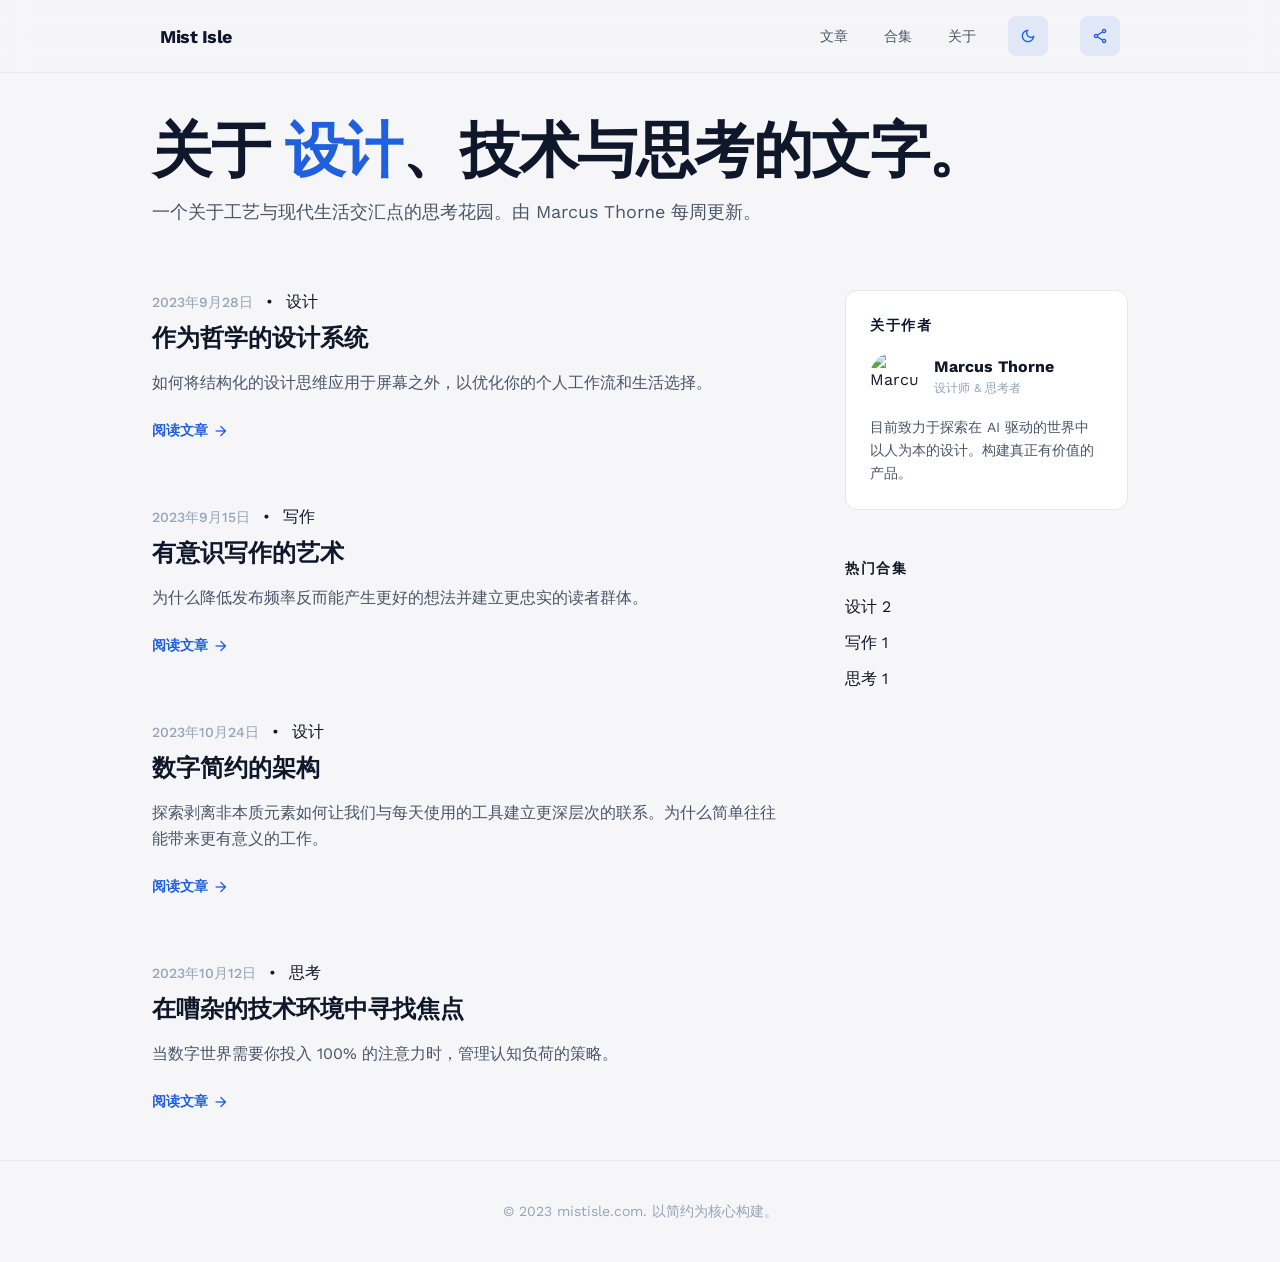
==== index.html @ ce9af0af "feat: Remove pagination functionality and enhance theme toggling robustness with error handling." ====
<!DOCTYPE html>
<html lang="en">
<head>
    <meta charset="utf-8"/>
    <meta name="viewport" content="width=device-width, initial-scale=1.0"/>
    <title>Minimalist Musings | Personal Blog</title>
    <link href="https://fonts.googleapis.com/css2?family=Work+Sans:wght@300;400;500;600;700;900&display=swap" rel="stylesheet"/>
    <link href="https://fonts.googleapis.com/css2?family=Material+Symbols+Outlined:wght,FILL@100..700,0..1&display=swap" rel="stylesheet"/>
    <link rel="stylesheet" href="./style.css"/>
    <script src="./main.js" defer></script>
</head>
<body>
    <div class="app-container">
        <!-- Navigation Header -->
        <header class="header">
            <div class="header-left">
                <a href="index.html" class="header-logo">Mist Isle</a>
            </div>
            <div class="header-right">
                <nav class="nav-links">
                    <a href="#">文章</a>
                    <a href="#">合集</a>
                    <a href="#">关于</a>
                </nav>
                <button class="icon-button" id="theme-toggle" aria-label="Toggle Theme">
                    <span class="material-icons" id="theme-icon">dark_mode</span>
                </button>
                <button class="icon-button" aria-label="Share">
                    <span class="material-icons">share</span>
                </button>
            </div>
        </header>

        <main class="main-content container">
            <!-- Hero Introduction -->
            <section class="hero">
                <h1 class="hero-title">关于 <span class="text-primary">设计</span>、技术与思考的文字。</h1>
                <p class="hero-description">一个关于工艺与现代生活交汇点的思考花园。由 Marcus Thorne 每周更新。</p>
            </section>

            <div class="content-grid">
                <!-- Blog Post List -->
                <div class="articles-section">
                    <div id="posts-container" style="display: flex; flex-direction: column; gap: 4rem;">
                        <p class="text-secondary">Loading posts...</p>
                    </div>

                </div>

                <!-- Sidebar Content -->
                <aside class="sidebar-section">
                    <!-- About Widget -->
                    <div class="widget">
                        <h4 class="widget-title">关于作者</h4>
                        <div class="author-profile">
                            <img class="author-avatar" alt="Marcus Thorne" src="https://lh3.googleusercontent.com/aida-public/[base64]"/>
                            <div>
                                <p class="author-name">Marcus Thorne</p>
                                <p class="author-title">设计师 & 思考者</p>
                            </div>
                        </div>
                        <p class="author-bio">目前致力于探索在 AI 驱动的世界中以人为本的设计。构建真正有价值的产品。</p>
                    </div>

                    <!-- Featured Categories -->
                    <div class="widget-categories">
                        <h4 class="widget-title">热门合集</h4>
                        <ul class="categories-list">
                            <li>
                                <a class="category-item" href="#">
                                    <span class="category-name">界面原则</span>
                                    <span class="category-count">12 篇文章</span>
                                </a>
                            </li>
                            <li>
                                <a class="category-item" href="#">
                                    <span class="category-name">人类联系</span>
                                    <span class="category-count">08 篇文章</span>
                                </a>
                            </li>
                            <li>
                                <a class="category-item" href="#">
                                    <span class="category-name">简约配置</span>
                                    <span class="category-count">05 篇文章</span>
                                </a>
                            </li>
                        </ul>
                    </div>
                </aside>
            </div>
        </main>

        <!-- Footer -->
        <footer class="footer">
            <p class="footer-text">© 2023 mistisle.com. 以简约为核心构建。</p>
        </footer>
    </div>
</body>
</html>
---- style.css ----
/* Base styles */
:root {
  --color-primary: #2060df;
  --color-primary-rgb: 32, 96, 223;
  --color-bg-light: #f6f6f8;
  --color-bg-dark: #111621;
  --color-slate-100: #f1f5f9;
  --color-slate-200: #e2e8f0;
  --color-slate-300: #cbd5e1;
  --color-slate-400: #94a3b8;
  --color-slate-500: #64748b;
  --color-slate-600: #475569;
  --color-slate-700: #334155;
  --color-slate-800: #1e293b;
  --color-slate-900: #0f172a;
  --color-white: #ffffff;
  
  --font-family-display: 'Work Sans', sans-serif;
  
  --radius-sm: 0.25rem;
  --radius-md: 0.5rem;
  --radius-lg: 0.75rem;
  --radius-full: 9999px;

  /* Theme variables */
  --bg-color: var(--color-bg-light);
  --text-primary: var(--color-slate-900);
  --text-secondary: var(--color-slate-600);
  --text-muted: var(--color-slate-400);
  --border-color: var(--color-slate-200);
  --card-bg: var(--color-white);
  --header-bg: rgba(246, 246, 248, 0.8);
  --button-hover: var(--color-slate-300);
  --button-default: var(--color-slate-200);
}

[data-theme="dark"] {
  --bg-color: var(--color-bg-dark);
  --text-primary: var(--color-slate-100);
  --text-secondary: var(--color-slate-400);
  --text-muted: var(--color-slate-500);
  --border-color: var(--color-slate-800);
  --card-bg: rgba(15, 23, 42, 0.5); /* translucent slate-900 */
  --header-bg: rgba(17, 22, 33, 0.8);
  --button-hover: var(--color-slate-700);
  --button-default: var(--color-slate-800);
}

@media (prefers-color-scheme: dark) {
  :root:not([data-theme="light"]) {
    --bg-color: var(--color-bg-dark);
    --text-primary: var(--color-slate-100);
    --text-secondary: var(--color-slate-400);
    --text-muted: var(--color-slate-500);
    --border-color: var(--color-slate-800);
    --card-bg: rgba(15, 23, 42, 0.5); /* translucent slate-900 */
    --header-bg: rgba(17, 22, 33, 0.8);
    --button-hover: var(--color-slate-700);
    --button-default: var(--color-slate-800);
  }
}

/* Reset & Basics */
*, *::before, *::after {
  box-sizing: border-box;
  margin: 0;
  padding: 0;
}

body {
  font-family: var(--font-family-display);
  background-color: var(--bg-color);
  color: var(--text-primary);
  -webkit-font-smoothing: antialiased;
  -moz-osx-font-smoothing: grayscale;
  line-height: 1.5;
  transition: background-color 0.2s ease, color 0.2s ease;
}

a {
  text-decoration: none;
  color: inherit;
  transition: color 0.2s ease;
}

ul {
  list-style: none;
}

button {
  cursor: pointer;
  border: none;
  background: none;
  font-family: inherit;
}

/* Layout */
.app-container {
  display: flex;
  flex-direction: column;
  min-height: 100vh;
}

.container {
  width: 100%;
  max-width: 1024px;
  margin: 0 auto;
  padding: 0 1.5rem;
}

/* Header */
.header {
  position: sticky;
  top: 0;
  z-index: 50;
  display: flex;
  align-items: center;
  justify-content: space-between;
  padding: 1rem 1.5rem;
  background-color: var(--header-bg);
  backdrop-filter: blur(12px);
  -webkit-backdrop-filter: blur(12px);
  border-bottom: 1px solid var(--border-color);
}

@media (min-width: 768px) {
  .header {
    padding-left: 10rem;
    padding-right: 10rem;
  }
}

.header-logo {
  font-size: 1.125rem;
  font-weight: 700;
  letter-spacing: -0.025em;
}

.header-right {
  display: flex;
  align-items: center;
  gap: 2rem;
}

.nav-links {
  display: none;
  align-items: center;
  gap: 2.25rem;
}

@media (min-width: 768px) {
  .nav-links {
    display: flex;
  }
}

.nav-links a {
  font-size: 0.875rem;
  font-weight: 500;
  color: var(--text-secondary);
}

.nav-links a:hover {
  color: var(--color-primary);
}

.icon-button {
  display: flex;
  align-items: center;
  justify-content: center;
  width: 2.5rem;
  height: 2.5rem;
  border-radius: var(--radius-md);
  background-color: rgba(var(--color-primary-rgb), 0.1);
  color: var(--color-primary);
  transition: background-color 0.2s ease;
}

[data-theme="dark"] .icon-button {
    background-color: rgba(var(--color-primary-rgb), 0.2);
}

@media (prefers-color-scheme: dark) {
    :root:not([data-theme="light"]) .icon-button {
        background-color: rgba(var(--color-primary-rgb), 0.2);
    }
}

.icon-button:hover {
  background-color: rgba(var(--color-primary-rgb), 0.2);
}

/* Main Content */
.main-content {
  flex: 1;
  padding-top: 3rem;
  padding-bottom: 3rem;
}

/* Hero Section */
.hero {
  margin-bottom: 4rem;
}

.hero-title {
  font-size: 2.25rem;
  line-height: 2.5rem;
  font-weight: 700;
  letter-spacing: -0.025em;
  margin-bottom: 1rem;
}

@media (min-width: 640px) {
  .hero-title {
    font-size: 3rem;
    line-height: 1;
  }
}

@media (min-width: 1024px) {
  .hero-title {
    font-size: 3.75rem;
    line-height: 1;
  }
}

.text-primary {
  color: var(--color-primary);
}

.hero-description {
  max-width: 42rem;
  font-size: 1.125rem;
  line-height: 1.625;
  color: var(--text-secondary);
}

/* Grid Layout */
.content-grid {
  display: grid;
  grid-template-columns: 1fr;
  gap: 4rem;
}

@media (min-width: 1024px) {
  .content-grid {
    grid-template-columns: repeat(12, 1fr);
  }
}

.articles-section {
  display: flex;
  flex-direction: column;
  gap: 4rem;
}

@media (min-width: 1024px) {
  .articles-section {
    grid-column: span 8 / span 8;
  }
}

.sidebar-section {
  display: flex;
  flex-direction: column;
  gap: 3rem;
}

@media (min-width: 1024px) {
  .sidebar-section {
    grid-column: span 4 / span 4;
  }
}

/* Article Entry */
.article-card {
  display: flex;
  flex-direction: column;
  gap: 0.5rem;
}

.article-date {
  font-size: 0.875rem;
  font-weight: 500;
  color: var(--text-muted);
}

.article-title {
  font-size: 1.5rem;
  line-height: 2rem;
  font-weight: 700;
  color: var(--text-primary);
  transition: color 0.2s ease;
}

.article-card:hover .article-title {
  color: var(--color-primary);
}

.article-excerpt {
  margin-top: 0.5rem;
  color: var(--text-secondary);
  line-height: 1.625;
}

.article-read-more {
  margin-top: 1rem;
  display: inline-flex;
  align-items: center;
  font-size: 0.875rem;
  font-weight: 700;
  color: var(--color-primary);
}

.article-card:hover .article-read-more {
  text-decoration: underline;
}

.material-icons {
  font-family: 'Material Symbols Outlined';
  font-weight: normal;
  font-style: normal;
  font-size: 18px; /* Preferred icon size */
  display: inline-block;
  line-height: 1;
  text-transform: none;
  letter-spacing: normal;
  word-wrap: normal;
  white-space: nowrap;
  direction: ltr;
}

/* Pagination */
.pagination {
  padding-top: 2rem;
  display: flex;
  align-items: center;
  gap: 1rem;
}

.btn {
  display: inline-flex;
  align-items: center;
  justify-content: center;
  height: 2.5rem;
  padding: 0 1rem;
  border-radius: var(--radius-md);
  font-size: 0.875rem;
  font-weight: 600;
  transition: background-color 0.2s ease, box-shadow 0.2s ease;
}

.btn-secondary {
  background-color: var(--button-default);
  color: var(--text-primary);
}

.btn-secondary:hover {
  background-color: var(--button-hover);
}

.btn-primary {
  background-color: var(--color-primary);
  color: var(--color-white);
  box-shadow: 0 10px 15px -3px rgba(32, 96, 223, 0.2), 0 4px 6px -4px rgba(32, 96, 223, 0.1);
}

.btn-primary:hover {
  background-color: rgba(var(--color-primary-rgb), 0.9);
}

/* Widgets */
.widget {
  border-radius: var(--radius-lg);
  border: 1px solid var(--border-color);
  padding: 1.5rem;
  background-color: var(--card-bg);
}

.widget-title {
  font-size: 0.875rem;
  font-weight: 700;
  text-transform: uppercase;
  letter-spacing: 0.1em;
  margin-bottom: 1rem;
}

.author-profile {
  display: flex;
  align-items: center;
  gap: 1rem;
  margin-bottom: 1rem;
}

.author-avatar {
  width: 3rem;
  height: 3rem;
  border-radius: var(--radius-full);
  object-fit: cover;
}

.author-name {
  font-size: 1rem;
  font-weight: 700;
}

.author-title {
  font-size: 0.75rem;
  color: var(--text-muted);
}

.author-bio {
  font-size: 0.875rem;
  color: var(--text-secondary);
  line-height: 1.625;
}

/* Newsletter Widget */
.widget-newsletter {
  background-color: rgba(var(--color-primary-rgb), 0.05);
  border-color: rgba(var(--color-primary-rgb), 0.1);
}

.widget-newsletter .widget-title {
  color: var(--color-primary);
}

.newsletter-desc {
  font-size: 0.875rem;
  color: var(--text-primary); /* Slate-700 equivalent */
  margin-bottom: 1rem;
}

.newsletter-form {
  display: flex;
  flex-direction: column;
  gap: 0.75rem;
}

.input-field {
  width: 100%;
  border-radius: var(--radius-md);
  border: 1px solid var(--border-color);
  background-color: var(--color-white);
  padding: 0.625rem 1rem;
  font-size: 0.875rem;
  font-family: inherit;
  color: var(--color-slate-900);
}

[data-theme="dark"] .input-field {
  background-color: var(--color-slate-900);
  border-color: var(--color-slate-700);
  color: var(--color-slate-100);
}

@media (prefers-color-scheme: dark) {
  :root:not([data-theme="light"]) .input-field {
    background-color: var(--color-slate-900);
    border-color: var(--color-slate-700);
    color: var(--color-slate-100);
  }
}

.input-field:focus {
  outline: none;
  box-shadow: 0 0 0 2px rgba(var(--color-primary-rgb), 0.2);
}

.btn-block {
  width: 100%;
}

/* Categories Widget */
.categories-list {
  display: flex;
  flex-direction: column;
  gap: 0.75rem;
}

.category-item {
  display: flex;
  align-items: center;
  justify-content: space-between;
  font-size: 0.875rem;
  transition: color 0.2s ease;
}

.category-item:hover .category-name {
  color: var(--color-primary);
}

.category-name {
  color: var(--text-secondary);
  transition: color 0.2s ease;
}

.category-count {
  font-size: 0.75rem;
  color: var(--text-muted);
}

/* Footer */
.footer {
  border-top: 1px solid var(--border-color);
  padding: 2.5rem 0;
  text-align: center;
}

.footer-text {
  color: var(--text-muted);
  font-size: 0.875rem;
}

/* Post Detail Specifics */
.post-layout-content {
  max-width: 800px;
  margin: 0 auto;
  padding: 2.5rem 1.5rem;
}

.post-meta {
  display: flex;
  align-items: center;
  gap: 0.5rem;
  font-size: 0.875rem;
  font-weight: 500;
  color: var(--text-muted);
  margin-bottom: 1rem;
  flex-wrap: wrap; /* allow wrapping on small screens */
}

.post-title {
  font-size: 2.25rem;
  font-weight: 900;
  line-height: 1.1;
  letter-spacing: -0.025em;
  margin-bottom: 1.5rem;
}

@media (min-width: 768px) {
  .post-title {
    font-size: 3.75rem;
  }
}

.post-subtitle {
  font-size: 1.25rem;
  color: var(--text-secondary);
  line-height: 1.625;
  margin-bottom: 2.5rem;
}

.post-hero-image {
  width: 100%;
  aspect-ratio: 16 / 9;
  background-position: center;
  background-size: cover;
  background-repeat: no-repeat;
  border-radius: var(--radius-lg);
  box-shadow: 0 25px 50px -12px rgba(var(--color-primary-rgb), 0.05);
  margin-bottom: 3rem;
}

.prose {
  font-size: 1.125rem;
  line-height: 1.75;
  color: var(--text-secondary);
}

[data-theme="dark"] .prose {
  color: var(--color-slate-300);
}

@media (prefers-color-scheme: dark) {
  :root:not([data-theme="light"]) .prose {
    color: var(--color-slate-300);
  }
}

.prose h2 {
  font-size: 1.875rem;
  font-weight: 700;
  color: var(--text-primary);
  margin-top: 3rem;
  margin-bottom: 1rem;
}

.prose h3 {
  font-size: 1.5rem;
  font-weight: 700;
  color: var(--text-primary);
  margin-top: 2.5rem;
  margin-bottom: 1rem;
}

.prose p {
  margin-bottom: 1.5rem;
}

.prose blockquote {
  border-left: 4px solid var(--color-primary);
  padding-left: 1.5rem;
  padding-top: 0.5rem;
  padding-bottom: 0.5rem;
  font-style: italic;
  color: var(--text-secondary);
  background-color: rgba(var(--color-primary-rgb), 0.05);
  border-top-right-radius: var(--radius-md);
  border-bottom-right-radius: var(--radius-md);
  margin: 2.5rem 0;
}

.prose pre {
  background-color: var(--color-slate-900);
  color: var(--color-slate-200);
  padding: 1.5rem;
  border-radius: var(--radius-md);
  font-family: monospace;
  font-size: 0.875rem;
  overflow-x: auto;
  box-shadow: inset 0 2px 4px 0 rgb(0 0 0 / 0.05);
  margin-bottom: 2rem;
}

.prose code {
  font-family: monospace;
}

.prose p code {
  background-color: rgba(0,0,0,0.05);
  padding: 0.2rem 0.4rem;
  border-radius: var(--radius-sm);
  font-size: 0.875em;
}

[data-theme="dark"] .prose p code {
  background-color: rgba(255,255,255,0.1);
}

@media (prefers-color-scheme: dark) {
  :root:not([data-theme="light"]) .prose p code {
    background-color: rgba(255,255,255,0.1);
  }
}

.prose ul {
  list-style-type: disc;
  padding-left: 1.5rem;
  margin-bottom: 2rem;
}

.prose ul::marker {
  color: var(--color-primary);
}

.prose li {
  margin-bottom: 0.5rem;
}

/* Post Navigation (Next/Prev) */
.post-navigation {
  margin-top: 5rem;
  border-top: 1px solid var(--border-color);
  padding-top: 3rem;
  display: flex;
  flex-direction: column;
  gap: 1.5rem;
}

@media (min-width: 768px) {
  .post-navigation {
    flex-direction: row;
  }
}

.post-nav-card {
  flex: 1;
  padding: 1.5rem;
  border-radius: var(--radius-lg);
  border: 1px solid var(--border-color);
  background-color: var(--card-bg);
  transition: all 0.2s ease;
  display: flex;
  flex-direction: column;
}

.post-nav-card:hover {
  border-color: var(--color-primary);
}

.post-nav-card.text-right {
  text-align: right;
  align-items: flex-end;
}

.nav-card-label {
  font-size: 0.75rem;
  font-weight: 700;
  text-transform: uppercase;
  letter-spacing: 0.1em;
  color: var(--text-muted);
  margin-bottom: 0.5rem;
  display: flex;
  align-items: center;
  gap: 0.5rem;
}

.post-nav-card.text-right .nav-card-label {
  justify-content: flex-end;
}

.nav-card-title {
  font-weight: 700;
  color: var(--text-primary);
  transition: color 0.2s ease;
}

.post-nav-card:hover .nav-card-title {
  color: var(--color-primary);
}

.mx-2 { margin-left: 0.5rem; margin-right: 0.5rem; }
.ml-1 { margin-left: 0.25rem; }
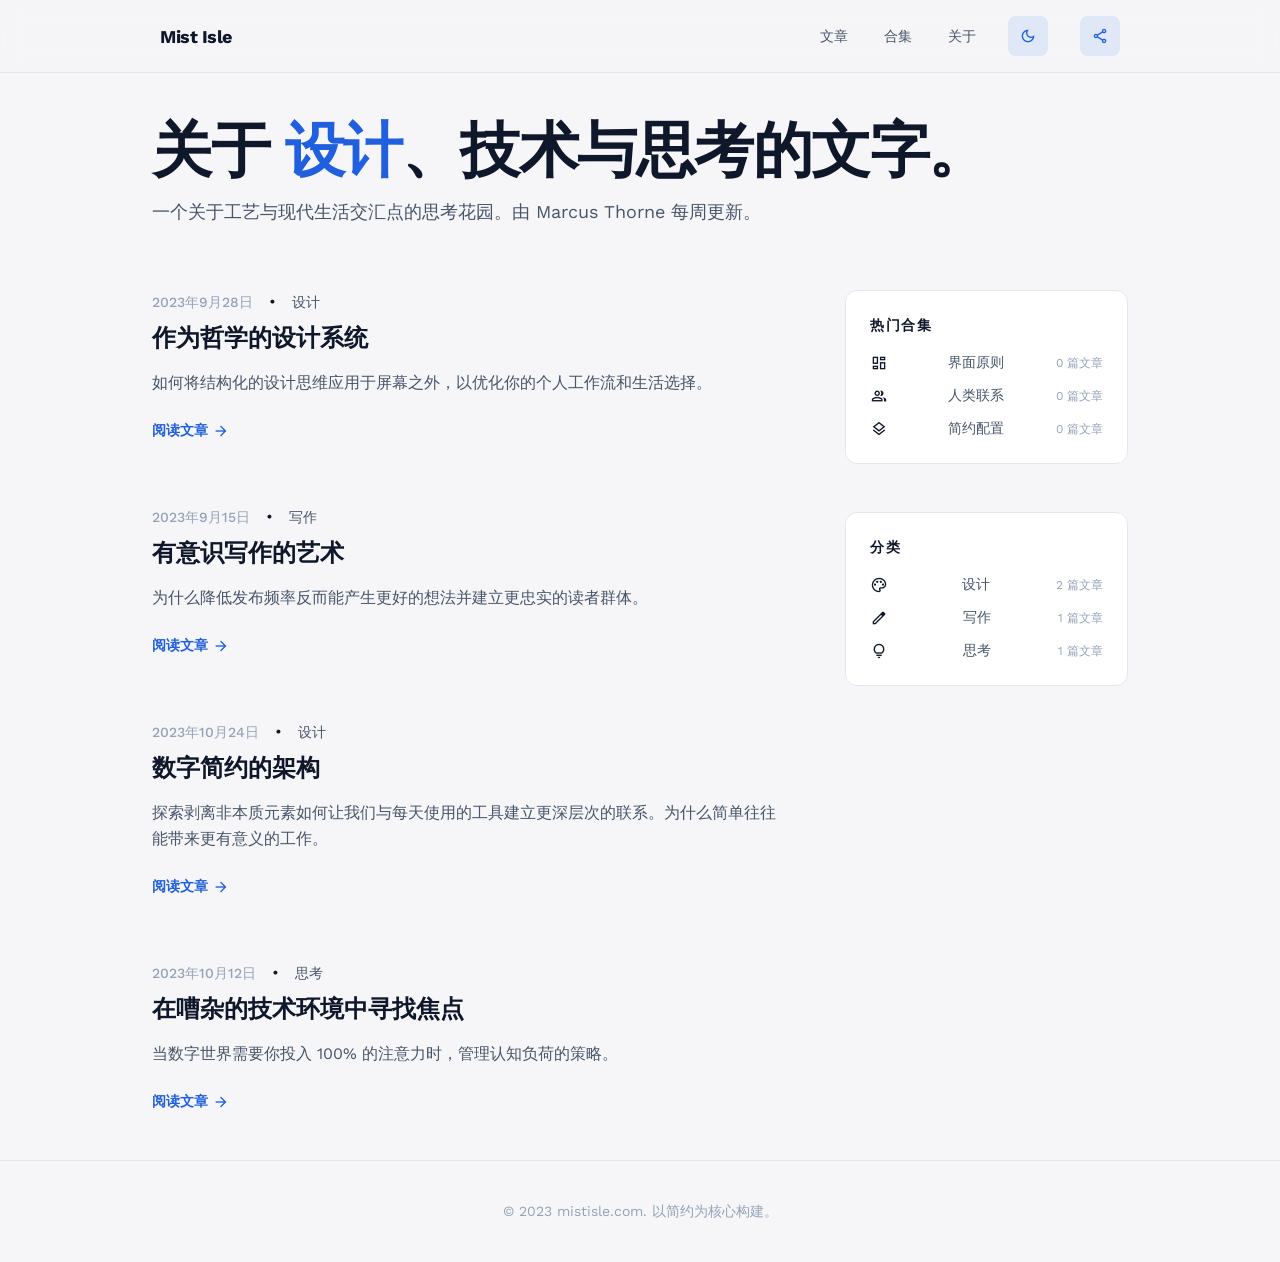
==== commit 3e4b92cd: "feat(界面): 添加合集功能并重构侧边栏 - 新增合集功能，支持从collections.json加载合集数据 - 重构侧边栏组件，分离分类和合集显示逻辑 - 为分类和合集添加图标支持 - 更新文" ====
--- a/index.html
+++ b/index.html
@@ -49,41 +49,17 @@
 
                 <!-- Sidebar Content -->
                 <aside class="sidebar-section">
-                    <!-- About Widget -->
-                    <div class="widget">
-                        <h4 class="widget-title">关于作者</h4>
-                        <div class="author-profile">
-                            <img class="author-avatar" alt="Marcus Thorne" src="https://lh3.googleusercontent.com/aida-public/[base64]"/>
-                            <div>
-                                <p class="author-name">Marcus Thorne</p>
-                                <p class="author-title">设计师 & 思考者</p>
-                            </div>
-                        </div>
-                        <p class="author-bio">目前致力于探索在 AI 驱动的世界中以人为本的设计。构建真正有价值的产品。</p>
+                    <!-- Featured Collections -->
+                    <div class="widget widget-collections">
+                        <h4 class="widget-title">热门合集</h4>
+                        <ul class="collections-list">
+                        </ul>
                     </div>
 
                     <!-- Featured Categories -->
-                    <div class="widget-categories">
-                        <h4 class="widget-title">热门合集</h4>
+                    <div class="widget widget-categories">
+                        <h4 class="widget-title">分类</h4>
                         <ul class="categories-list">
-                            <li>
-                                <a class="category-item" href="#">
-                                    <span class="category-name">界面原则</span>
-                                    <span class="category-count">12 篇文章</span>
-                                </a>
-                            </li>
-                            <li>
-                                <a class="category-item" href="#">
-                                    <span class="category-name">人类联系</span>
-                                    <span class="category-count">08 篇文章</span>
-                                </a>
-                            </li>
-                            <li>
-                                <a class="category-item" href="#">
-                                    <span class="category-name">简约配置</span>
-                                    <span class="category-count">05 篇文章</span>
-                                </a>
-                            </li>
                         </ul>
                     </div>
                 </aside>
--- a/style.css
+++ b/style.css
@@ -472,7 +472,8 @@
 }
 
 /* Categories Widget */
-.categories-list {
+.categories-list,
+.collections-list {
   display: flex;
   flex-direction: column;
   gap: 0.75rem;
@@ -493,11 +494,35 @@
 .category-name {
   color: var(--text-secondary);
   transition: color 0.2s ease;
+  display: flex;
+  align-items: center;
 }
 
 .category-count {
   font-size: 0.75rem;
   color: var(--text-muted);
+}
+
+/* Article meta styles */
+.article-meta {
+  display: flex;
+  align-items: center;
+  gap: 0.5rem;
+  flex-wrap: wrap;
+}
+
+.article-category,
+.article-collection {
+  font-size: 0.875rem;
+  font-weight: 500;
+}
+
+.article-category a {
+  color: var(--text-secondary);
+}
+
+.article-collection a {
+  color: var(--color-primary);
 }
 
 /* Footer */
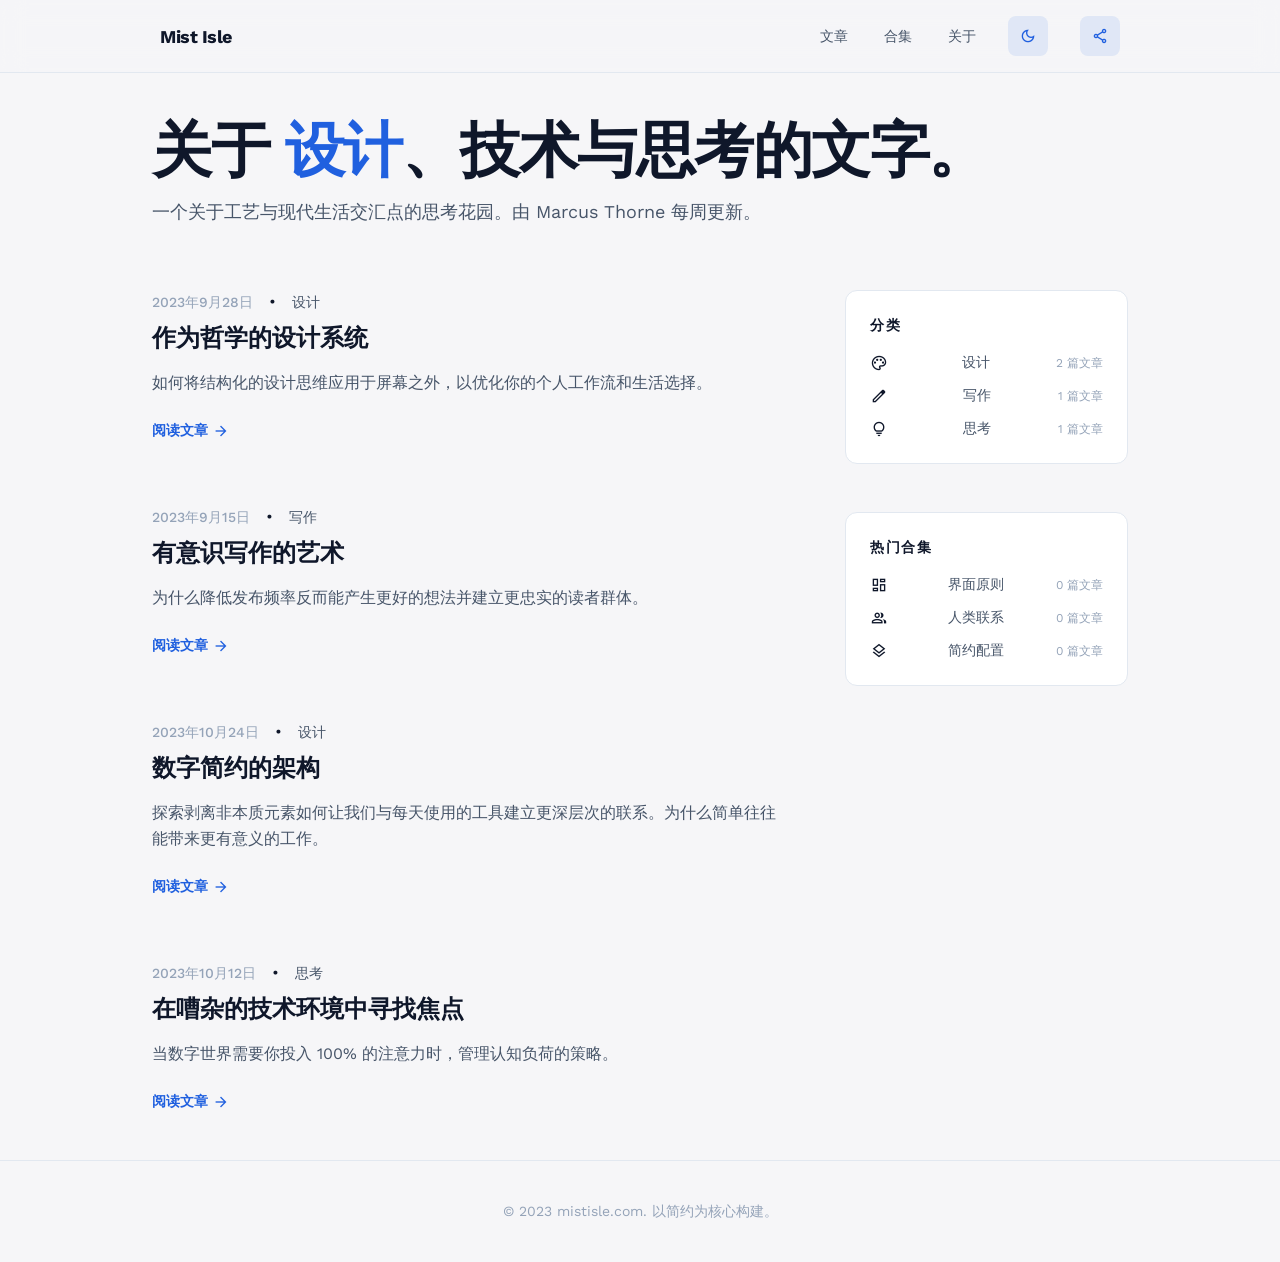
==== commit 89f82104: "docs: 更新设计哲学文章并调整首页侧边栏顺序 在文章元数据中添加collection字段 将首页侧边栏的"热门合集"和"分类"模块顺序互换" ====
--- a/index.html
+++ b/index.html
@@ -49,17 +49,17 @@
 
                 <!-- Sidebar Content -->
                 <aside class="sidebar-section">
+                    <!-- Featured Categories -->
+                    <div class="widget widget-categories">
+                        <h4 class="widget-title">分类</h4>
+                        <ul class="categories-list">
+                        </ul>
+                    </div>
+
                     <!-- Featured Collections -->
                     <div class="widget widget-collections">
                         <h4 class="widget-title">热门合集</h4>
                         <ul class="collections-list">
-                        </ul>
-                    </div>
-
-                    <!-- Featured Categories -->
-                    <div class="widget widget-categories">
-                        <h4 class="widget-title">分类</h4>
-                        <ul class="categories-list">
                         </ul>
                     </div>
                 </aside>
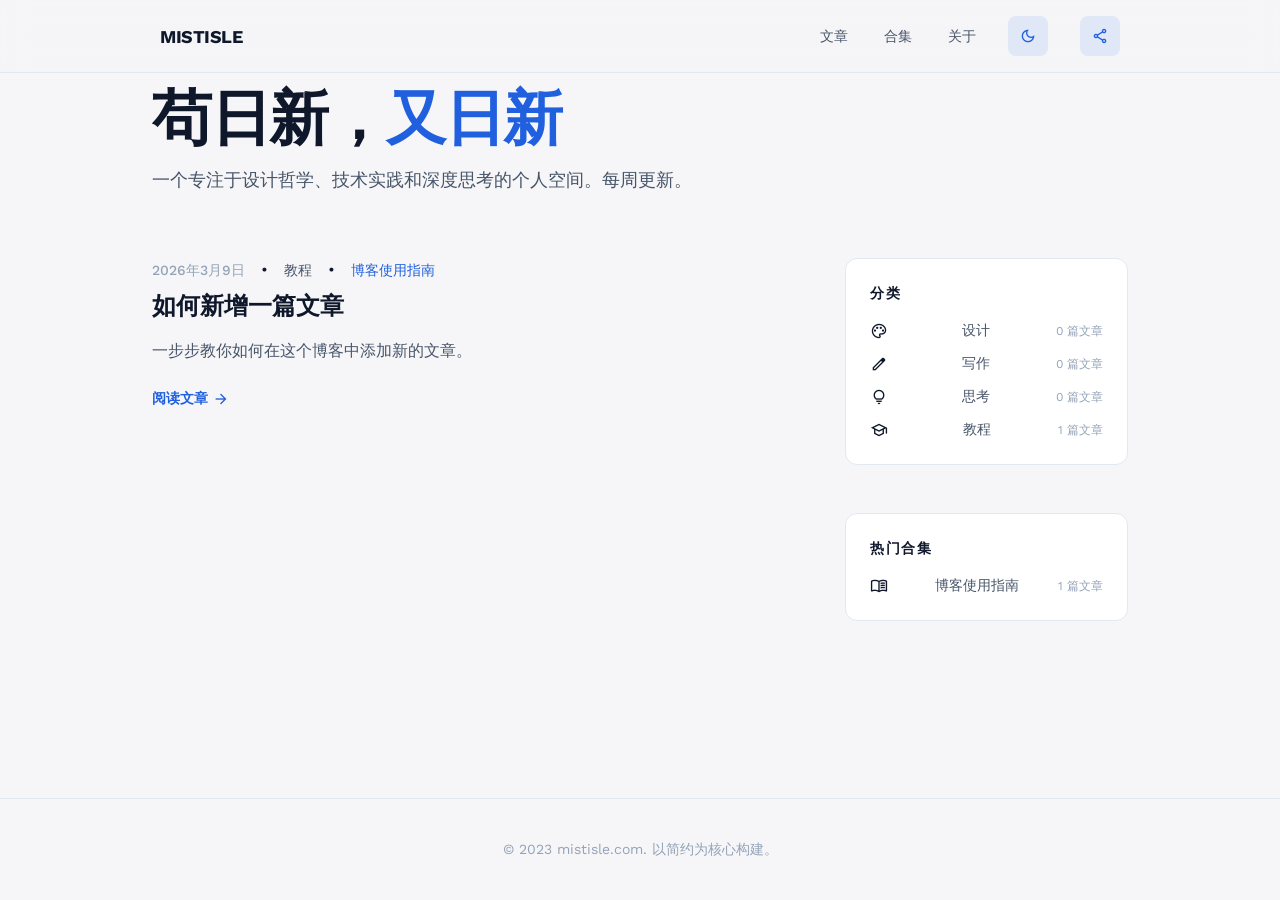
==== commit 501c482f: "refactor: 重构项目目录结构并优化资源管理 将静态资源文件移动到assets目录，重构HTML文件路径引用 新增README和README_EN文档，完善项目说明 优化CSS样式文件组织，移除" ====
--- a/index.html
+++ b/index.html
@@ -6,21 +6,21 @@
     <title>Minimalist Musings | Personal Blog</title>
     <link href="https://fonts.googleapis.com/css2?family=Work+Sans:wght@300;400;500;600;700;900&display=swap" rel="stylesheet"/>
     <link href="https://fonts.googleapis.com/css2?family=Material+Symbols+Outlined:wght,FILL@100..700,0..1&display=swap" rel="stylesheet"/>
-    <link rel="stylesheet" href="./style.css"/>
-    <script src="./main.js" defer></script>
+    <link rel="stylesheet" href="./assets/css/style.css"/>
+    <script src="./assets/js/main.js" defer></script>
 </head>
 <body>
     <div class="app-container">
         <!-- Navigation Header -->
         <header class="header">
             <div class="header-left">
-                <a href="index.html" class="header-logo">Mist Isle</a>
+                <a href="index.html" class="header-logo">MISTISLE</a>
             </div>
             <div class="header-right">
                 <nav class="nav-links">
-                    <a href="#">文章</a>
-                    <a href="#">合集</a>
-                    <a href="#">关于</a>
+                    <a href="index.html">文章</a>
+                    <a href="index.html#collections">合集</a>
+                    <a href="about.html">关于</a>
                 </nav>
                 <button class="icon-button" id="theme-toggle" aria-label="Toggle Theme">
                     <span class="material-icons" id="theme-icon">dark_mode</span>
@@ -34,8 +34,8 @@
         <main class="main-content container">
             <!-- Hero Introduction -->
             <section class="hero">
-                <h1 class="hero-title">关于 <span class="text-primary">设计</span>、技术与思考的文字。</h1>
-                <p class="hero-description">一个关于工艺与现代生活交汇点的思考花园。由 Marcus Thorne 每周更新。</p>
+                <h1 class="hero-title">苟日新，<span class="text-primary">又日新</span></h1>
+                <p class="hero-description">一个专注于设计哲学、技术实践和深度思考的个人空间。每周更新。</p>
             </section>
 
             <div class="content-grid">
--- a/assets/css/style.css
+++ b/assets/css/style.css
@@ -0,0 +1,753 @@
+/* Base styles */
+:root {
+  --color-primary: #2060df;
+  --color-primary-rgb: 32, 96, 223;
+  --color-bg-light: #f6f6f8;
+  --color-bg-dark: #111621;
+  --color-slate-100: #f1f5f9;
+  --color-slate-200: #e2e8f0;
+  --color-slate-300: #cbd5e1;
+  --color-slate-400: #94a3b8;
+  --color-slate-500: #64748b;
+  --color-slate-600: #475569;
+  --color-slate-700: #334155;
+  --color-slate-800: #1e293b;
+  --color-slate-900: #0f172a;
+  --color-white: #ffffff;
+  
+  --font-family-display: 'Work Sans', sans-serif;
+  
+  --radius-sm: 0.25rem;
+  --radius-md: 0.5rem;
+  --radius-lg: 0.75rem;
+  --radius-full: 9999px;
+
+  /* Theme variables */
+  --bg-color: var(--color-bg-light);
+  --text-primary: var(--color-slate-900);
+  --text-secondary: var(--color-slate-600);
+  --text-muted: var(--color-slate-400);
+  --border-color: var(--color-slate-200);
+  --card-bg: var(--color-white);
+  --header-bg: rgba(246, 246, 248, 0.8);
+  --button-hover: var(--color-slate-300);
+  --button-default: var(--color-slate-200);
+}
+
+[data-theme="dark"] {
+  --bg-color: var(--color-bg-dark);
+  --text-primary: var(--color-slate-100);
+  --text-secondary: var(--color-slate-400);
+  --text-muted: var(--color-slate-500);
+  --border-color: var(--color-slate-800);
+  --card-bg: rgba(15, 23, 42, 0.5); /* translucent slate-900 */
+  --header-bg: rgba(17, 22, 33, 0.8);
+  --button-hover: var(--color-slate-700);
+  --button-default: var(--color-slate-800);
+}
+
+@media (prefers-color-scheme: dark) {
+  :root:not([data-theme="light"]) {
+    --bg-color: var(--color-bg-dark);
+    --text-primary: var(--color-slate-100);
+    --text-secondary: var(--color-slate-400);
+    --text-muted: var(--color-slate-500);
+    --border-color: var(--color-slate-800);
+    --card-bg: rgba(15, 23, 42, 0.5); /* translucent slate-900 */
+    --header-bg: rgba(17, 22, 33, 0.8);
+    --button-hover: var(--color-slate-700);
+    --button-default: var(--color-slate-800);
+  }
+}
+
+/* Reset & Basics */
+*, *::before, *::after {
+  box-sizing: border-box;
+  margin: 0;
+  padding: 0;
+}
+
+body {
+  font-family: var(--font-family-display);
+  background-color: var(--bg-color);
+  color: var(--text-primary);
+  -webkit-font-smoothing: antialiased;
+  -moz-osx-font-smoothing: grayscale;
+  line-height: 1.5;
+  transition: background-color 0.2s ease, color 0.2s ease;
+}
+
+a {
+  text-decoration: none;
+  color: inherit;
+  transition: color 0.2s ease;
+}
+
+ul {
+  list-style: none;
+}
+
+button {
+  cursor: pointer;
+  border: none;
+  background: none;
+  font-family: inherit;
+}
+
+/* Layout */
+.app-container {
+  display: flex;
+  flex-direction: column;
+  min-height: 100vh;
+}
+
+.container {
+  width: 100%;
+  max-width: 1024px;
+  margin: 0 auto;
+  padding: 0 1.5rem;
+}
+
+/* Header */
+.header {
+  position: sticky;
+  top: 0;
+  z-index: 50;
+  display: flex;
+  align-items: center;
+  justify-content: space-between;
+  padding: 1rem 1.5rem;
+  background-color: var(--header-bg);
+  backdrop-filter: blur(12px);
+  -webkit-backdrop-filter: blur(12px);
+  border-bottom: 1px solid var(--border-color);
+}
+
+@media (min-width: 768px) {
+  .header {
+    padding-left: 10rem;
+    padding-right: 10rem;
+  }
+}
+
+.header-logo {
+  font-size: 1.125rem;
+  font-weight: 700;
+  letter-spacing: -0.025em;
+}
+
+.header-right {
+  display: flex;
+  align-items: center;
+  gap: 2rem;
+}
+
+.nav-links {
+  display: none;
+  align-items: center;
+  gap: 2.25rem;
+}
+
+@media (min-width: 768px) {
+  .nav-links {
+    display: flex;
+  }
+}
+
+.nav-links a {
+  font-size: 0.875rem;
+  font-weight: 500;
+  color: var(--text-secondary);
+}
+
+.nav-links a:hover {
+  color: var(--color-primary);
+}
+
+.icon-button {
+  display: flex;
+  align-items: center;
+  justify-content: center;
+  width: 2.5rem;
+  height: 2.5rem;
+  border-radius: var(--radius-md);
+  background-color: rgba(var(--color-primary-rgb), 0.1);
+  color: var(--color-primary);
+  transition: background-color 0.2s ease;
+}
+
+[data-theme="dark"] .icon-button {
+    background-color: rgba(var(--color-primary-rgb), 0.2);
+}
+
+@media (prefers-color-scheme: dark) {
+    :root:not([data-theme="light"]) .icon-button {
+        background-color: rgba(var(--color-primary-rgb), 0.2);
+    }
+}
+
+.icon-button:hover {
+  background-color: rgba(var(--color-primary-rgb), 0.2);
+}
+
+/* Main Content */
+.main-content {
+  flex: 1;
+  padding-top: 1rem;
+  padding-bottom: 3rem;
+}
+
+/* Hero Section */
+.hero {
+  margin-bottom: 4rem;
+}
+
+.hero-title {
+  font-size: 2.25rem;
+  line-height: 2.5rem;
+  font-weight: 700;
+  letter-spacing: -0.025em;
+  margin-bottom: 1rem;
+}
+
+@media (min-width: 640px) {
+  .hero-title {
+    font-size: 3rem;
+    line-height: 1;
+  }
+}
+
+@media (min-width: 1024px) {
+  .hero-title {
+    font-size: 3.75rem;
+    line-height: 1;
+  }
+}
+
+.text-primary {
+  color: var(--color-primary);
+}
+
+.hero-description {
+  max-width: 42rem;
+  font-size: 1.125rem;
+  line-height: 1.625;
+  color: var(--text-secondary);
+}
+
+/* Grid Layout */
+.content-grid {
+  display: grid;
+  grid-template-columns: 1fr;
+  gap: 4rem;
+  position: relative;
+}
+
+@media (min-width: 1024px) {
+  .content-grid {
+    grid-template-columns: repeat(12, 1fr);
+  }
+}
+
+.articles-section {
+  display: flex;
+  flex-direction: column;
+  gap: 4rem;
+}
+
+@media (min-width: 1024px) {
+  .articles-section {
+    grid-column: span 8 / span 8;
+  }
+}
+
+.sidebar-section {
+  display: flex;
+  flex-direction: column;
+  gap: 3rem;
+}
+
+@media (min-width: 1024px) {
+  .sidebar-section {
+    grid-column: span 4 / span 4;
+    position: sticky;
+    top: 8rem;
+    align-self: start;
+  }
+}
+
+/* Article Entry */
+.article-card {
+  display: flex;
+  flex-direction: column;
+  gap: 0.5rem;
+}
+
+.article-date {
+  font-size: 0.875rem;
+  font-weight: 500;
+  color: var(--text-muted);
+}
+
+.article-title {
+  font-size: 1.5rem;
+  line-height: 2rem;
+  font-weight: 700;
+  color: var(--text-primary);
+  transition: color 0.2s ease;
+}
+
+.article-card:hover .article-title {
+  color: var(--color-primary);
+}
+
+.article-excerpt {
+  margin-top: 0.5rem;
+  color: var(--text-secondary);
+  line-height: 1.625;
+}
+
+.article-read-more {
+  margin-top: 1rem;
+  display: inline-flex;
+  align-items: center;
+  font-size: 0.875rem;
+  font-weight: 700;
+  color: var(--color-primary);
+}
+
+.article-card:hover .article-read-more {
+  text-decoration: underline;
+}
+
+.material-icons {
+  font-family: 'Material Symbols Outlined';
+  font-weight: normal;
+  font-style: normal;
+  font-size: 18px; /* Preferred icon size */
+  display: inline-block;
+  line-height: 1;
+  text-transform: none;
+  letter-spacing: normal;
+  word-wrap: normal;
+  white-space: nowrap;
+  direction: ltr;
+}
+
+/* Pagination */
+.pagination {
+  padding-top: 2rem;
+  display: flex;
+  align-items: center;
+  gap: 1rem;
+}
+
+.btn {
+  display: inline-flex;
+  align-items: center;
+  justify-content: center;
+  height: 2.5rem;
+  padding: 0 1rem;
+  border-radius: var(--radius-md);
+  font-size: 0.875rem;
+  font-weight: 600;
+  transition: background-color 0.2s ease, box-shadow 0.2s ease;
+}
+
+.btn-secondary {
+  background-color: var(--button-default);
+  color: var(--text-primary);
+}
+
+.btn-secondary:hover {
+  background-color: var(--button-hover);
+}
+
+.btn-primary {
+  background-color: var(--color-primary);
+  color: var(--color-white);
+  box-shadow: 0 10px 15px -3px rgba(32, 96, 223, 0.2), 0 4px 6px -4px rgba(32, 96, 223, 0.1);
+}
+
+.btn-primary:hover {
+  background-color: rgba(var(--color-primary-rgb), 0.9);
+}
+
+/* Widgets */
+.widget {
+  border-radius: var(--radius-lg);
+  border: 1px solid var(--border-color);
+  padding: 1.5rem;
+  background-color: var(--card-bg);
+}
+
+.widget-title {
+  font-size: 0.875rem;
+  font-weight: 700;
+  text-transform: uppercase;
+  letter-spacing: 0.1em;
+  margin-bottom: 1rem;
+}
+
+.author-profile {
+  display: flex;
+  align-items: center;
+  gap: 1rem;
+  margin-bottom: 1rem;
+}
+
+.author-avatar {
+  width: 3rem;
+  height: 3rem;
+  border-radius: var(--radius-full);
+  object-fit: cover;
+}
+
+.author-name {
+  font-size: 1rem;
+  font-weight: 700;
+}
+
+.author-title {
+  font-size: 0.75rem;
+  color: var(--text-muted);
+}
+
+.author-bio {
+  font-size: 0.875rem;
+  color: var(--text-secondary);
+  line-height: 1.625;
+}
+
+/* Newsletter Widget */
+.widget-newsletter {
+  background-color: rgba(var(--color-primary-rgb), 0.05);
+  border-color: rgba(var(--color-primary-rgb), 0.1);
+}
+
+.widget-newsletter .widget-title {
+  color: var(--color-primary);
+}
+
+.newsletter-desc {
+  font-size: 0.875rem;
+  color: var(--text-primary); /* Slate-700 equivalent */
+  margin-bottom: 1rem;
+}
+
+.newsletter-form {
+  display: flex;
+  flex-direction: column;
+  gap: 0.75rem;
+}
+
+.input-field {
+  width: 100%;
+  border-radius: var(--radius-md);
+  border: 1px solid var(--border-color);
+  background-color: var(--color-white);
+  padding: 0.625rem 1rem;
+  font-size: 0.875rem;
+  font-family: inherit;
+  color: var(--color-slate-900);
+}
+
+[data-theme="dark"] .input-field {
+  background-color: var(--color-slate-900);
+  border-color: var(--color-slate-700);
+  color: var(--color-slate-100);
+}
+
+@media (prefers-color-scheme: dark) {
+  :root:not([data-theme="light"]) .input-field {
+    background-color: var(--color-slate-900);
+    border-color: var(--color-slate-700);
+    color: var(--color-slate-100);
+  }
+}
+
+.input-field:focus {
+  outline: none;
+  box-shadow: 0 0 0 2px rgba(var(--color-primary-rgb), 0.2);
+}
+
+.btn-block {
+  width: 100%;
+}
+
+/* Categories Widget */
+.categories-list,
+.collections-list {
+  display: flex;
+  flex-direction: column;
+  gap: 0.75rem;
+}
+
+.category-item {
+  display: flex;
+  align-items: center;
+  justify-content: space-between;
+  font-size: 0.875rem;
+  transition: color 0.2s ease;
+}
+
+.category-item:hover .category-name {
+  color: var(--color-primary);
+}
+
+.category-name {
+  color: var(--text-secondary);
+  transition: color 0.2s ease;
+  display: flex;
+  align-items: center;
+}
+
+.category-count {
+  font-size: 0.75rem;
+  color: var(--text-muted);
+}
+
+/* Article meta styles */
+.article-meta {
+  display: flex;
+  align-items: center;
+  gap: 0.5rem;
+  flex-wrap: wrap;
+}
+
+.article-category,
+.article-collection {
+  font-size: 0.875rem;
+  font-weight: 500;
+}
+
+.article-category a {
+  color: var(--text-secondary);
+}
+
+.article-collection a {
+  color: var(--color-primary);
+}
+
+/* Footer */
+.footer {
+  border-top: 1px solid var(--border-color);
+  padding: 2.5rem 0;
+  text-align: center;
+}
+
+.footer-text {
+  color: var(--text-muted);
+  font-size: 0.875rem;
+}
+
+/* Post Detail Specifics */
+.post-layout-content {
+  max-width: 800px;
+  margin: 0 auto;
+  padding: 2.5rem 1.5rem;
+}
+
+.post-meta {
+  display: flex;
+  align-items: center;
+  gap: 0.5rem;
+  font-size: 0.875rem;
+  font-weight: 500;
+  color: var(--text-muted);
+  margin-bottom: 1rem;
+  flex-wrap: wrap; /* allow wrapping on small screens */
+}
+
+.post-title {
+  font-size: 2.25rem;
+  font-weight: 900;
+  line-height: 1.1;
+  letter-spacing: -0.025em;
+  margin-bottom: 1.5rem;
+}
+
+@media (min-width: 768px) {
+  .post-title {
+    font-size: 3.75rem;
+  }
+}
+
+.post-subtitle {
+  font-size: 1.25rem;
+  color: var(--text-secondary);
+  line-height: 1.625;
+  margin-bottom: 2.5rem;
+}
+
+.post-hero-image {
+  width: 100%;
+  aspect-ratio: 16 / 9;
+  background-position: center;
+  background-size: cover;
+  background-repeat: no-repeat;
+  border-radius: var(--radius-lg);
+  box-shadow: 0 25px 50px -12px rgba(var(--color-primary-rgb), 0.05);
+  margin-bottom: 3rem;
+}
+
+.prose {
+  font-size: 1.125rem;
+  line-height: 1.75;
+  color: var(--text-secondary);
+}
+
+[data-theme="dark"] .prose {
+  color: var(--color-slate-300);
+}
+
+@media (prefers-color-scheme: dark) {
+  :root:not([data-theme="light"]) .prose {
+    color: var(--color-slate-300);
+  }
+}
+
+.prose h2 {
+  font-size: 1.875rem;
+  font-weight: 700;
+  color: var(--text-primary);
+  margin-top: 3rem;
+  margin-bottom: 1rem;
+}
+
+.prose h3 {
+  font-size: 1.5rem;
+  font-weight: 700;
+  color: var(--text-primary);
+  margin-top: 2.5rem;
+  margin-bottom: 1rem;
+}
+
+.prose p {
+  margin-bottom: 1.5rem;
+}
+
+.prose blockquote {
+  border-left: 4px solid var(--color-primary);
+  padding-left: 1.5rem;
+  padding-top: 0.5rem;
+  padding-bottom: 0.5rem;
+  font-style: italic;
+  color: var(--text-secondary);
+  background-color: rgba(var(--color-primary-rgb), 0.05);
+  border-top-right-radius: var(--radius-md);
+  border-bottom-right-radius: var(--radius-md);
+  margin: 2.5rem 0;
+}
+
+.prose pre {
+  background-color: var(--color-slate-900);
+  color: var(--color-slate-200);
+  padding: 1.5rem;
+  border-radius: var(--radius-md);
+  font-family: monospace;
+  font-size: 0.875rem;
+  overflow-x: auto;
+  box-shadow: inset 0 2px 4px 0 rgb(0 0 0 / 0.05);
+  margin-bottom: 2rem;
+}
+
+.prose code {
+  font-family: monospace;
+}
+
+.prose p code {
+  background-color: rgba(0,0,0,0.05);
+  padding: 0.2rem 0.4rem;
+  border-radius: var(--radius-sm);
+  font-size: 0.875em;
+}
+
+[data-theme="dark"] .prose p code {
+  background-color: rgba(255,255,255,0.1);
+}
+
+@media (prefers-color-scheme: dark) {
+  :root:not([data-theme="light"]) .prose p code {
+    background-color: rgba(255,255,255,0.1);
+  }
+}
+
+.prose ul {
+  list-style-type: disc;
+  padding-left: 1.5rem;
+  margin-bottom: 2rem;
+}
+
+.prose ul::marker {
+  color: var(--color-primary);
+}
+
+.prose li {
+  margin-bottom: 0.5rem;
+}
+
+/* Post Navigation (Next/Prev) */
+.post-navigation {
+  margin-top: 5rem;
+  border-top: 1px solid var(--border-color);
+  padding-top: 3rem;
+  display: flex;
+  flex-direction: column;
+  gap: 1.5rem;
+}
+
+@media (min-width: 768px) {
+  .post-navigation {
+    flex-direction: row;
+  }
+}
+
+.post-nav-card {
+  flex: 1;
+  padding: 1.5rem;
+  border-radius: var(--radius-lg);
+  border: 1px solid var(--border-color);
+  background-color: var(--card-bg);
+  transition: all 0.2s ease;
+  display: flex;
+  flex-direction: column;
+}
+
+.post-nav-card:hover {
+  border-color: var(--color-primary);
+}
+
+.post-nav-card.text-right {
+  text-align: right;
+  align-items: flex-end;
+}
+
+.nav-card-label {
+  font-size: 0.75rem;
+  font-weight: 700;
+  text-transform: uppercase;
+  letter-spacing: 0.1em;
+  color: var(--text-muted);
+  margin-bottom: 0.5rem;
+  display: flex;
+  align-items: center;
+  gap: 0.5rem;
+}
+
+.post-nav-card.text-right .nav-card-label {
+  justify-content: flex-end;
+}
+
+.nav-card-title {
+  font-weight: 700;
+  color: var(--text-primary);
+  transition: color 0.2s ease;
+}
+
+.post-nav-card:hover .nav-card-title {
+  color: var(--color-primary);
+}
+
+.mx-2 { margin-left: 0.5rem; margin-right: 0.5rem; }
+.ml-1 { margin-left: 0.25rem; }
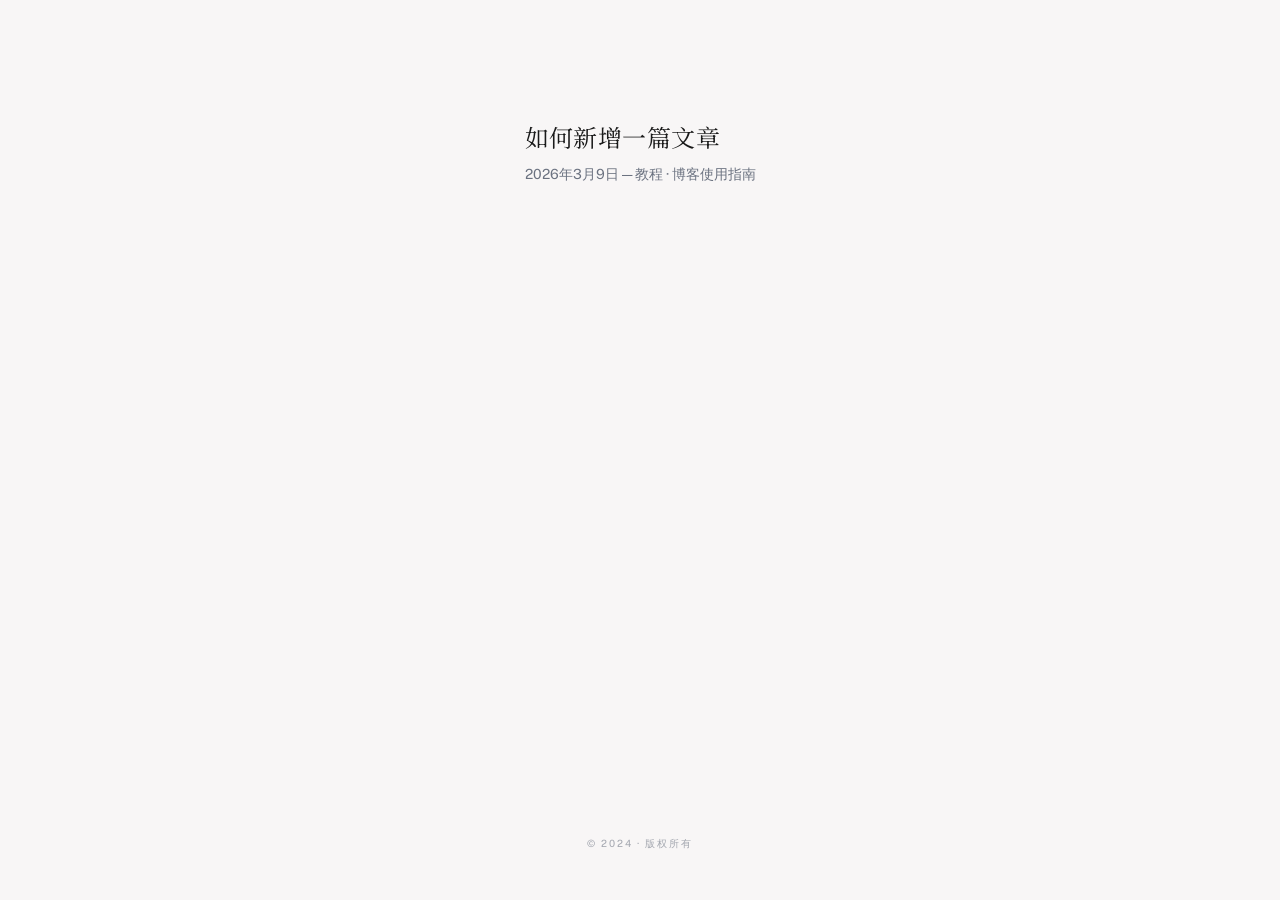
==== commit 51ffa730: "refactor: 重构博客结构，更新样式和内容 - 将HTML文件语言设置为中文，并更新标题和描述 - 移除不必要的页面和数据文件，简化项目结构 - 更新CSS样式以改善视觉效果，调整颜色和字体 -" ====
--- a/index.html
+++ b/index.html
@@ -1,74 +1,26 @@
 <!DOCTYPE html>
-<html lang="en">
+<html lang="zh-CN">
 <head>
     <meta charset="utf-8"/>
     <meta name="viewport" content="width=device-width, initial-scale=1.0"/>
-    <title>Minimalist Musings | Personal Blog</title>
-    <link href="https://fonts.googleapis.com/css2?family=Work+Sans:wght@300;400;500;600;700;900&display=swap" rel="stylesheet"/>
-    <link href="https://fonts.googleapis.com/css2?family=Material+Symbols+Outlined:wght,FILL@100..700,0..1&display=swap" rel="stylesheet"/>
+    <meta name="description" content="MISTISLE 博客，记录设计哲学、技术实践与深度思考。"/>
+    <title>MISTISLE</title>
+    <link rel="preconnect" href="https://fonts.googleapis.com"/>
+    <link rel="preconnect" href="https://fonts.gstatic.com" crossorigin/>
+    <link href="https://fonts.googleapis.com/css2?family=Noto+Serif+SC:wght@400;700&family=Public+Sans:wght@400;700&display=swap" rel="stylesheet"/>
     <link rel="stylesheet" href="./assets/css/style.css"/>
     <script src="./assets/js/main.js" defer></script>
 </head>
 <body>
     <div class="app-container">
-        <!-- Navigation Header -->
-        <header class="header">
-            <div class="header-left">
-                <a href="index.html" class="header-logo">MISTISLE</a>
-            </div>
-            <div class="header-right">
-                <nav class="nav-links">
-                    <a href="index.html">文章</a>
-                    <a href="index.html#collections">合集</a>
-                    <a href="about.html">关于</a>
-                </nav>
-                <button class="icon-button" id="theme-toggle" aria-label="Toggle Theme">
-                    <span class="material-icons" id="theme-icon">dark_mode</span>
-                </button>
-                <button class="icon-button" aria-label="Share">
-                    <span class="material-icons">share</span>
-                </button>
-            </div>
-        </header>
-
-        <main class="main-content container">
-            <!-- Hero Introduction -->
-            <section class="hero">
-                <h1 class="hero-title">苟日新，<span class="text-primary">又日新</span></h1>
-                <p class="hero-description">一个专注于设计哲学、技术实践和深度思考的个人空间。每周更新。</p>
-            </section>
-
-            <div class="content-grid">
-                <!-- Blog Post List -->
-                <div class="articles-section">
-                    <div id="posts-container" style="display: flex; flex-direction: column; gap: 4rem;">
-                        <p class="text-secondary">Loading posts...</p>
-                    </div>
-
-                </div>
-
-                <!-- Sidebar Content -->
-                <aside class="sidebar-section">
-                    <!-- Featured Categories -->
-                    <div class="widget widget-categories">
-                        <h4 class="widget-title">分类</h4>
-                        <ul class="categories-list">
-                        </ul>
-                    </div>
-
-                    <!-- Featured Collections -->
-                    <div class="widget widget-collections">
-                        <h4 class="widget-title">热门合集</h4>
-                        <ul class="collections-list">
-                        </ul>
-                    </div>
-                </aside>
+        <main class="main-container">
+            <div id="posts-container" class="article-list" aria-live="polite">
+                <p class="loading-text">加载中...</p>
             </div>
         </main>
 
-        <!-- Footer -->
-        <footer class="footer">
-            <p class="footer-text">© 2023 mistisle.com. 以简约为核心构建。</p>
+        <footer class="site-footer">
+            <p class="footer-text">© 2024 · 版权所有</p>
         </footer>
     </div>
 </body>
--- a/assets/css/style.css
+++ b/assets/css/style.css
@@ -1,9 +1,12 @@
 /* Base styles */
 :root {
-  --color-primary: #2060df;
-  --color-primary-rgb: 32, 96, 223;
-  --color-bg-light: #f6f6f8;
-  --color-bg-dark: #111621;
+  --color-primary: #ec5b13;
+  --color-primary-rgb: 236, 91, 19;
+  --color-paper: #F9F9F7;
+  --color-ink: #1A1A1A;
+  --color-ink-muted: #6B7280;
+  --color-bg-light: #f8f6f6;
+  --color-bg-dark: #221610;
   --color-slate-100: #f1f5f9;
   --color-slate-200: #e2e8f0;
   --color-slate-300: #cbd5e1;
@@ -15,7 +18,9 @@
   --color-slate-900: #0f172a;
   --color-white: #ffffff;
   
-  --font-family-display: 'Work Sans', sans-serif;
+  --font-family-serif: 'Noto Serif SC', serif;
+  --font-family-display: 'Public Sans', sans-serif;
+  --font-family-heading: 'Noto Serif SC', serif;
   
   --radius-sm: 0.25rem;
   --radius-md: 0.5rem;
@@ -24,39 +29,37 @@
 
   /* Theme variables */
   --bg-color: var(--color-bg-light);
-  --text-primary: var(--color-slate-900);
-  --text-secondary: var(--color-slate-600);
-  --text-muted: var(--color-slate-400);
-  --border-color: var(--color-slate-200);
+  --text-primary: var(--color-ink);
+  --text-secondary: var(--color-ink-muted);
+  --text-muted: var(--color-ink-muted);
+  --border-color: rgba(0, 0, 0, 0.08);
   --card-bg: var(--color-white);
-  --header-bg: rgba(246, 246, 248, 0.8);
-  --button-hover: var(--color-slate-300);
-  --button-default: var(--color-slate-200);
+  --header-bg: transparent;
 }
 
 [data-theme="dark"] {
+  --color-primary: #ec5b13;
+  --color-primary-rgb: 236, 91, 19;
   --bg-color: var(--color-bg-dark);
-  --text-primary: var(--color-slate-100);
-  --text-secondary: var(--color-slate-400);
-  --text-muted: var(--color-slate-500);
-  --border-color: var(--color-slate-800);
-  --card-bg: rgba(15, 23, 42, 0.5); /* translucent slate-900 */
-  --header-bg: rgba(17, 22, 33, 0.8);
-  --button-hover: var(--color-slate-700);
-  --button-default: var(--color-slate-800);
+  --text-primary: #F9F9F7;
+  --text-secondary: #9CA3AF;
+  --text-muted: #6B7280;
+  --border-color: rgba(255, 255, 255, 0.1);
+  --card-bg: rgba(255, 255, 255, 0.03);
+  --header-bg: transparent;
 }
 
 @media (prefers-color-scheme: dark) {
   :root:not([data-theme="light"]) {
+    --color-primary: #ec5b13;
+    --color-primary-rgb: 236, 91, 19;
     --bg-color: var(--color-bg-dark);
-    --text-primary: var(--color-slate-100);
-    --text-secondary: var(--color-slate-400);
-    --text-muted: var(--color-slate-500);
-    --border-color: var(--color-slate-800);
-    --card-bg: rgba(15, 23, 42, 0.5); /* translucent slate-900 */
-    --header-bg: rgba(17, 22, 33, 0.8);
-    --button-hover: var(--color-slate-700);
-    --button-default: var(--color-slate-800);
+    --text-primary: #F9F9F7;
+    --text-secondary: #9CA3AF;
+    --text-muted: #6B7280;
+    --border-color: rgba(255, 255, 255, 0.1);
+    --card-bg: rgba(255, 255, 255, 0.03);
+    --header-bg: transparent;
   }
 }
 
@@ -71,16 +74,31 @@
   font-family: var(--font-family-display);
   background-color: var(--bg-color);
   color: var(--text-primary);
+  font-variant-ligatures: common-ligatures;
   -webkit-font-smoothing: antialiased;
   -moz-osx-font-smoothing: grayscale;
-  line-height: 1.5;
+  line-height: 1.8;
   transition: background-color 0.2s ease, color 0.2s ease;
+}
+
+::selection {
+  background-color: rgba(var(--color-primary-rgb), 0.3);
+}
+
+body.post-page {
+  min-height: 100vh;
+  display: flex;
+  flex-direction: column;
+}
+
+body.post-page .post-main {
+  flex: 1;
 }
 
 a {
   text-decoration: none;
   color: inherit;
-  transition: color 0.2s ease;
+  transition: color 0.2s ease-in-out;
 }
 
 ul {
@@ -101,230 +119,81 @@
   min-height: 100vh;
 }
 
-.container {
-  width: 100%;
-  max-width: 1024px;
+/* Homepage - Paper/Ink layout */
+.main-container {
+  max-width: 680px;
   margin: 0 auto;
-  padding: 0 1.5rem;
-}
-
-/* Header */
-.header {
-  position: sticky;
-  top: 0;
-  z-index: 50;
-  display: flex;
-  align-items: center;
-  justify-content: space-between;
-  padding: 1rem 1.5rem;
-  background-color: var(--header-bg);
-  backdrop-filter: blur(12px);
-  -webkit-backdrop-filter: blur(12px);
-  border-bottom: 1px solid var(--border-color);
-}
-
-@media (min-width: 768px) {
-  .header {
-    padding-left: 10rem;
-    padding-right: 10rem;
-  }
-}
-
-.header-logo {
-  font-size: 1.125rem;
-  font-weight: 700;
-  letter-spacing: -0.025em;
-}
-
-.header-right {
-  display: flex;
-  align-items: center;
-  gap: 2rem;
-}
-
-.nav-links {
-  display: none;
-  align-items: center;
-  gap: 2.25rem;
-}
-
-@media (min-width: 768px) {
-  .nav-links {
-    display: flex;
-  }
-}
-
-.nav-links a {
-  font-size: 0.875rem;
-  font-weight: 500;
-  color: var(--text-secondary);
-}
-
-.nav-links a:hover {
-  color: var(--color-primary);
-}
-
-.icon-button {
-  display: flex;
-  align-items: center;
-  justify-content: center;
-  width: 2.5rem;
-  height: 2.5rem;
-  border-radius: var(--radius-md);
-  background-color: rgba(var(--color-primary-rgb), 0.1);
-  color: var(--color-primary);
-  transition: background-color 0.2s ease;
-}
-
-[data-theme="dark"] .icon-button {
-    background-color: rgba(var(--color-primary-rgb), 0.2);
-}
-
-@media (prefers-color-scheme: dark) {
-    :root:not([data-theme="light"]) .icon-button {
-        background-color: rgba(var(--color-primary-rgb), 0.2);
-    }
-}
-
-.icon-button:hover {
-  background-color: rgba(var(--color-primary-rgb), 0.2);
-}
-
-/* Main Content */
-.main-content {
+  padding: 120px 24px;
   flex: 1;
-  padding-top: 1rem;
-  padding-bottom: 3rem;
-}
-
-/* Hero Section */
-.hero {
-  margin-bottom: 4rem;
-}
-
-.hero-title {
-  font-size: 2.25rem;
-  line-height: 2.5rem;
-  font-weight: 700;
-  letter-spacing: -0.025em;
-  margin-bottom: 1rem;
-}
-
-@media (min-width: 640px) {
-  .hero-title {
-    font-size: 3rem;
-    line-height: 1;
-  }
-}
-
-@media (min-width: 1024px) {
-  .hero-title {
-    font-size: 3.75rem;
-    line-height: 1;
-  }
-}
-
-.text-primary {
-  color: var(--color-primary);
-}
-
-.hero-description {
-  max-width: 42rem;
-  font-size: 1.125rem;
-  line-height: 1.625;
-  color: var(--text-secondary);
-}
-
-/* Grid Layout */
-.content-grid {
-  display: grid;
-  grid-template-columns: 1fr;
-  gap: 4rem;
-  position: relative;
-}
-
-@media (min-width: 1024px) {
-  .content-grid {
-    grid-template-columns: repeat(12, 1fr);
-  }
-}
-
-.articles-section {
+}
+
+.article-list {
   display: flex;
   flex-direction: column;
   gap: 4rem;
 }
 
-@media (min-width: 1024px) {
-  .articles-section {
-    grid-column: span 8 / span 8;
-  }
-}
-
-.sidebar-section {
-  display: flex;
-  flex-direction: column;
-  gap: 3rem;
-}
-
-@media (min-width: 1024px) {
-  .sidebar-section {
-    grid-column: span 4 / span 4;
-    position: sticky;
-    top: 8rem;
-    align-self: start;
-  }
-}
-
-/* Article Entry */
 .article-card {
   display: flex;
   flex-direction: column;
   gap: 0.5rem;
 }
 
-.article-date {
+.article-link {
+  display: inline-block;
+}
+
+.article-link:hover {
+  text-decoration: underline;
+  text-decoration-thickness: 1px;
+  text-underline-offset: 4px;
+}
+
+.article-list .article-title {
+  font-family: var(--font-family-serif);
+  font-size: 1.5rem;
+  font-weight: 400;
+  line-height: 1.4;
+  letter-spacing: 0.02em;
+  color: var(--text-primary);
+  margin: 0;
+  transition: color 0.2s ease;
+}
+
+.article-meta-line {
   font-size: 0.875rem;
-  font-weight: 500;
   color: var(--text-muted);
-}
-
-.article-title {
-  font-size: 1.5rem;
-  line-height: 2rem;
-  font-weight: 700;
-  color: var(--text-primary);
-  transition: color 0.2s ease;
-}
-
-.article-card:hover .article-title {
+  margin: 0;
+}
+
+.loading-text,
+.empty-text {
+  color: var(--text-muted);
+}
+
+.site-footer {
+  padding: 4rem 24px 3rem;
+  text-align: center;
+}
+
+.site-footer .footer-text {
+  font-size: 0.625rem;
+  text-transform: uppercase;
+  letter-spacing: 0.2em;
+  color: var(--text-muted);
+  opacity: 0.6;
+}
+
+.article-card:hover .article-title,
+.article-list .article-link:hover .article-title {
   color: var(--color-primary);
 }
 
-.article-excerpt {
-  margin-top: 0.5rem;
-  color: var(--text-secondary);
-  line-height: 1.625;
-}
-
-.article-read-more {
-  margin-top: 1rem;
-  display: inline-flex;
-  align-items: center;
-  font-size: 0.875rem;
-  font-weight: 700;
-  color: var(--color-primary);
-}
-
-.article-card:hover .article-read-more {
-  text-decoration: underline;
-}
-
-.material-icons {
+.material-symbols-outlined {
   font-family: 'Material Symbols Outlined';
   font-weight: normal;
   font-style: normal;
-  font-size: 18px; /* Preferred icon size */
+  font-size: 1.5rem;
   display: inline-block;
   line-height: 1;
   text-transform: none;
@@ -332,14 +201,6 @@
   word-wrap: normal;
   white-space: nowrap;
   direction: ltr;
-}
-
-/* Pagination */
-.pagination {
-  padding-top: 2rem;
-  display: flex;
-  align-items: center;
-  gap: 1rem;
 }
 
 .btn {
@@ -354,15 +215,6 @@
   transition: background-color 0.2s ease, box-shadow 0.2s ease;
 }
 
-.btn-secondary {
-  background-color: var(--button-default);
-  color: var(--text-primary);
-}
-
-.btn-secondary:hover {
-  background-color: var(--button-hover);
-}
-
 .btn-primary {
   background-color: var(--color-primary);
   color: var(--color-white);
@@ -373,227 +225,154 @@
   background-color: rgba(var(--color-primary-rgb), 0.9);
 }
 
-/* Widgets */
-.widget {
-  border-radius: var(--radius-lg);
-  border: 1px solid var(--border-color);
-  padding: 1.5rem;
-  background-color: var(--card-bg);
-}
-
-.widget-title {
-  font-size: 0.875rem;
+/* Post Detail Specifics - 内容宽度 920px */
+.post-main {
+  max-width: 920px;
+  margin: 0 auto;
+  padding: 6rem 1.5rem 8rem;
+}
+
+@media (min-width: 768px) {
+  .post-main {
+    padding-left: 3rem;
+    padding-right: 3rem;
+  }
+}
+
+@media (min-width: 1024px) {
+  .post-main {
+    padding-left: 5rem;
+    padding-right: 5rem;
+  }
+}
+
+.post-article {
+  display: flex;
+  flex-direction: column;
+}
+
+.post-header {
+  text-align: center;
+  margin-bottom: 4rem;
+}
+
+.post-title {
+  font-family: var(--font-family-serif);
+  font-size: 1.75rem;
   font-weight: 700;
+  letter-spacing: -0.025em;
+  line-height: 1.2;
+  color: var(--text-primary);
+  margin: 0 0 1rem;
+  text-align: center;
+}
+
+.post-meta #post-subtitle {
+  text-transform: none;
+  letter-spacing: 0;
+}
+
+.post-excerpt {
+  display: none;
+  margin-top: 2.5rem;
+  padding: 1.25rem 1.5rem;
+  max-width: 42rem;
+  margin-left: auto;
+  margin-right: auto;
+  border-left: 3px solid var(--color-primary);
+  background: rgba(var(--color-primary-rgb), 0.06);
+  text-align: left;
+}
+
+.post-excerpt-label {
+  font-family: var(--font-family-display);
+  font-size: 0.75rem;
+  font-weight: 700;
+  letter-spacing: 0.15em;
   text-transform: uppercase;
-  letter-spacing: 0.1em;
-  margin-bottom: 1rem;
-}
-
-.author-profile {
-  display: flex;
-  align-items: center;
-  gap: 1rem;
-  margin-bottom: 1rem;
-}
-
-.author-avatar {
-  width: 3rem;
-  height: 3rem;
-  border-radius: var(--radius-full);
-  object-fit: cover;
-}
-
-.author-name {
+  color: var(--color-primary);
+  margin: 0 0 0.5rem;
+}
+
+.post-excerpt-text {
   font-size: 1rem;
-  font-weight: 700;
-}
-
-.author-title {
-  font-size: 0.75rem;
-  color: var(--text-muted);
-}
-
-.author-bio {
-  font-size: 0.875rem;
+  line-height: 1.8;
   color: var(--text-secondary);
-  line-height: 1.625;
-}
-
-/* Newsletter Widget */
-.widget-newsletter {
-  background-color: rgba(var(--color-primary-rgb), 0.05);
-  border-color: rgba(var(--color-primary-rgb), 0.1);
-}
-
-.widget-newsletter .widget-title {
-  color: var(--color-primary);
-}
-
-.newsletter-desc {
-  font-size: 0.875rem;
-  color: var(--text-primary); /* Slate-700 equivalent */
-  margin-bottom: 1rem;
-}
-
-.newsletter-form {
-  display: flex;
-  flex-direction: column;
-  gap: 0.75rem;
-}
-
-.input-field {
-  width: 100%;
-  border-radius: var(--radius-md);
-  border: 1px solid var(--border-color);
-  background-color: var(--color-white);
-  padding: 0.625rem 1rem;
-  font-size: 0.875rem;
-  font-family: inherit;
-  color: var(--color-slate-900);
-}
-
-[data-theme="dark"] .input-field {
-  background-color: var(--color-slate-900);
-  border-color: var(--color-slate-700);
-  color: var(--color-slate-100);
-}
-
-@media (prefers-color-scheme: dark) {
-  :root:not([data-theme="light"]) .input-field {
-    background-color: var(--color-slate-900);
-    border-color: var(--color-slate-700);
-    color: var(--color-slate-100);
-  }
-}
-
-.input-field:focus {
-  outline: none;
-  box-shadow: 0 0 0 2px rgba(var(--color-primary-rgb), 0.2);
-}
-
-.btn-block {
-  width: 100%;
-}
-
-/* Categories Widget */
-.categories-list,
-.collections-list {
-  display: flex;
-  flex-direction: column;
-  gap: 0.75rem;
-}
-
-.category-item {
-  display: flex;
-  align-items: center;
-  justify-content: space-between;
-  font-size: 0.875rem;
-  transition: color 0.2s ease;
-}
-
-.category-item:hover .category-name {
-  color: var(--color-primary);
-}
-
-.category-name {
-  color: var(--text-secondary);
-  transition: color 0.2s ease;
-  display: flex;
-  align-items: center;
-}
-
-.category-count {
-  font-size: 0.75rem;
-  color: var(--text-muted);
-}
-
-/* Article meta styles */
-.article-meta {
-  display: flex;
-  align-items: center;
-  gap: 0.5rem;
-  flex-wrap: wrap;
-}
-
-.article-category,
-.article-collection {
-  font-size: 0.875rem;
-  font-weight: 500;
-}
-
-.article-category a {
-  color: var(--text-secondary);
-}
-
-.article-collection a {
-  color: var(--color-primary);
-}
-
-/* Footer */
-.footer {
-  border-top: 1px solid var(--border-color);
-  padding: 2.5rem 0;
-  text-align: center;
-}
-
-.footer-text {
-  color: var(--text-muted);
-  font-size: 0.875rem;
-}
-
-/* Post Detail Specifics */
-.post-layout-content {
-  max-width: 800px;
-  margin: 0 auto;
-  padding: 2.5rem 1.5rem;
-}
-
-.post-meta {
-  display: flex;
-  align-items: center;
-  gap: 0.5rem;
-  font-size: 0.875rem;
-  font-weight: 500;
-  color: var(--text-muted);
-  margin-bottom: 1rem;
-  flex-wrap: wrap; /* allow wrapping on small screens */
-}
-
-.post-title {
-  font-size: 2.25rem;
-  font-weight: 900;
-  line-height: 1.1;
-  letter-spacing: -0.025em;
-  margin-bottom: 1.5rem;
+  margin: 0;
 }
 
 @media (min-width: 768px) {
   .post-title {
-    font-size: 3.75rem;
-  }
-}
-
-.post-subtitle {
-  font-size: 1.25rem;
+    font-size: 2.25rem;
+  }
+}
+
+.post-meta {
+  display: flex;
+  align-items: center;
+  justify-content: center;
+  gap: 0.5rem;
+  font-family: var(--font-family-display);
+  font-size: 0.875rem;
+  color: var(--text-muted);
+  letter-spacing: 0.1em;
+  text-transform: uppercase;
+}
+
+.post-meta-sep {
+  color: var(--color-primary);
+}
+
+/* 设计规范：正文 18px / 行高 1.8 */
+.article-content.prose {
+  font-family: var(--font-family-serif);
+  font-size: 1.125rem;
+  line-height: 1.8;
   color: var(--text-secondary);
-  line-height: 1.625;
-  margin-bottom: 2.5rem;
-}
-
-.post-hero-image {
-  width: 100%;
-  aspect-ratio: 16 / 9;
-  background-position: center;
-  background-size: cover;
-  background-repeat: no-repeat;
-  border-radius: var(--radius-lg);
-  box-shadow: 0 25px 50px -12px rgba(var(--color-primary-rgb), 0.05);
-  margin-bottom: 3rem;
+}
+
+/* 设计规范：段落间距 24px */
+.article-content.prose p {
+  margin-bottom: 1.5rem;
+}
+
+/* 禁止中文斜体 - 中文无斜体变体，斜体效果不佳 */
+[lang="zh"] em, [lang="zh"] i,
+[lang="zh-Hans"] em, [lang="zh-Hans"] i,
+[lang="zh-CN"] em, [lang="zh-CN"] i {
+  font-style: normal;
+}
+
+.post-end-icon {
+  margin-top: 5rem;
+  display: flex;
+  justify-content: center;
+}
+
+.post-end-icon .material-symbols-outlined {
+  font-size: 1.875rem;
+  color: rgba(var(--color-primary-rgb), 0.4);
+}
+
+.post-footer {
+  border-top: 1px solid var(--border-color);
+  padding: 3rem 1.5rem;
+}
+
+.post-footer .footer-text {
+  max-width: 58rem;
+  margin: 0 auto;
+  text-align: center;
+  font-size: 0.875rem;
+  font-weight: 300;
+  letter-spacing: 0.1em;
+  text-transform: uppercase;
+  color: var(--text-muted);
 }
 
 .prose {
   font-size: 1.125rem;
-  line-height: 1.75;
+  line-height: 1.8;
   color: var(--text-secondary);
 }
 
@@ -607,20 +386,89 @@
   }
 }
 
-.prose h2 {
-  font-size: 1.875rem;
+/* 标题层级 */
+.prose h1 {
+  font-family: var(--font-family-serif);
+  font-size: 2.25rem;   /* 36px / H1 - Noto Serif SC Bold */
   font-weight: 700;
+  letter-spacing: -0.025em;
+  line-height: 1.2;
   color: var(--text-primary);
   margin-top: 3rem;
   margin-bottom: 1rem;
 }
 
+.prose h1:first-child {
+  margin-top: 0;
+}
+
+.prose h2 {
+  font-family: var(--font-family-serif);
+  font-size: 1.75rem;   /* 28px / H2 */
+  font-weight: 700;
+  letter-spacing: -0.025em;
+  line-height: 1.3;
+  color: var(--text-primary);
+  margin-top: 3rem;
+  margin-bottom: 1rem;
+}
+
 .prose h3 {
-  font-size: 1.5rem;
-  font-weight: 700;
-  color: var(--text-primary);
+  font-family: var(--font-family-serif);
+  font-size: 1.375rem;  /* 22px / H3 */
+  font-weight: 600;
+  letter-spacing: -0.025em;
+  line-height: 1.4;
+  color: var(--color-slate-800);
   margin-top: 2.5rem;
   margin-bottom: 1rem;
+}
+
+.prose h4 {
+  font-family: var(--font-family-serif);
+  font-size: 1.125rem;  /* 18px / H4 */
+  font-weight: 500;
+  letter-spacing: -0.025em;
+  line-height: 1.4;
+  color: var(--color-slate-700);
+  margin-top: 2rem;
+  margin-bottom: 0.75rem;
+}
+
+.prose h5,
+.prose h6 {
+  font-family: var(--font-family-serif);
+  font-size: 1rem;
+  font-weight: 500;
+  color: var(--color-slate-600);
+  margin-top: 1.5rem;
+  margin-bottom: 0.5rem;
+}
+
+[data-theme="dark"] .prose h1,
+[data-theme="dark"] .prose h2 {
+  color: var(--color-slate-100);
+}
+
+[data-theme="dark"] .prose h3 {
+  color: var(--color-slate-200);
+}
+
+[data-theme="dark"] .prose h4 {
+  color: var(--color-slate-300);
+}
+
+@media (prefers-color-scheme: dark) {
+  :root:not([data-theme="light"]) .prose h1,
+  :root:not([data-theme="light"]) .prose h2 {
+    color: var(--color-slate-100);
+  }
+  :root:not([data-theme="light"]) .prose h3 {
+    color: var(--color-slate-200);
+  }
+  :root:not([data-theme="light"]) .prose h4 {
+    color: var(--color-slate-300);
+  }
 }
 
 .prose p {
@@ -632,7 +480,6 @@
   padding-left: 1.5rem;
   padding-top: 0.5rem;
   padding-bottom: 0.5rem;
-  font-style: italic;
   color: var(--text-secondary);
   background-color: rgba(var(--color-primary-rgb), 0.05);
   border-top-right-radius: var(--radius-md);
@@ -679,75 +526,22 @@
   margin-bottom: 2rem;
 }
 
-.prose ul::marker {
+.prose ul li::marker {
   color: var(--color-primary);
+}
+
+.prose ol {
+  list-style-type: decimal;
+  padding-left: 1.75rem;
+  margin-bottom: 2rem;
+}
+
+.prose ol li::marker {
+  color: var(--color-primary);
+  font-weight: 600;
 }
 
 .prose li {
   margin-bottom: 0.5rem;
 }
 
-/* Post Navigation (Next/Prev) */
-.post-navigation {
-  margin-top: 5rem;
-  border-top: 1px solid var(--border-color);
-  padding-top: 3rem;
-  display: flex;
-  flex-direction: column;
-  gap: 1.5rem;
-}
-
-@media (min-width: 768px) {
-  .post-navigation {
-    flex-direction: row;
-  }
-}
-
-.post-nav-card {
-  flex: 1;
-  padding: 1.5rem;
-  border-radius: var(--radius-lg);
-  border: 1px solid var(--border-color);
-  background-color: var(--card-bg);
-  transition: all 0.2s ease;
-  display: flex;
-  flex-direction: column;
-}
-
-.post-nav-card:hover {
-  border-color: var(--color-primary);
-}
-
-.post-nav-card.text-right {
-  text-align: right;
-  align-items: flex-end;
-}
-
-.nav-card-label {
-  font-size: 0.75rem;
-  font-weight: 700;
-  text-transform: uppercase;
-  letter-spacing: 0.1em;
-  color: var(--text-muted);
-  margin-bottom: 0.5rem;
-  display: flex;
-  align-items: center;
-  gap: 0.5rem;
-}
-
-.post-nav-card.text-right .nav-card-label {
-  justify-content: flex-end;
-}
-
-.nav-card-title {
-  font-weight: 700;
-  color: var(--text-primary);
-  transition: color 0.2s ease;
-}
-
-.post-nav-card:hover .nav-card-title {
-  color: var(--color-primary);
-}
-
-.mx-2 { margin-left: 0.5rem; margin-right: 0.5rem; }
-.ml-1 { margin-left: 0.25rem; }
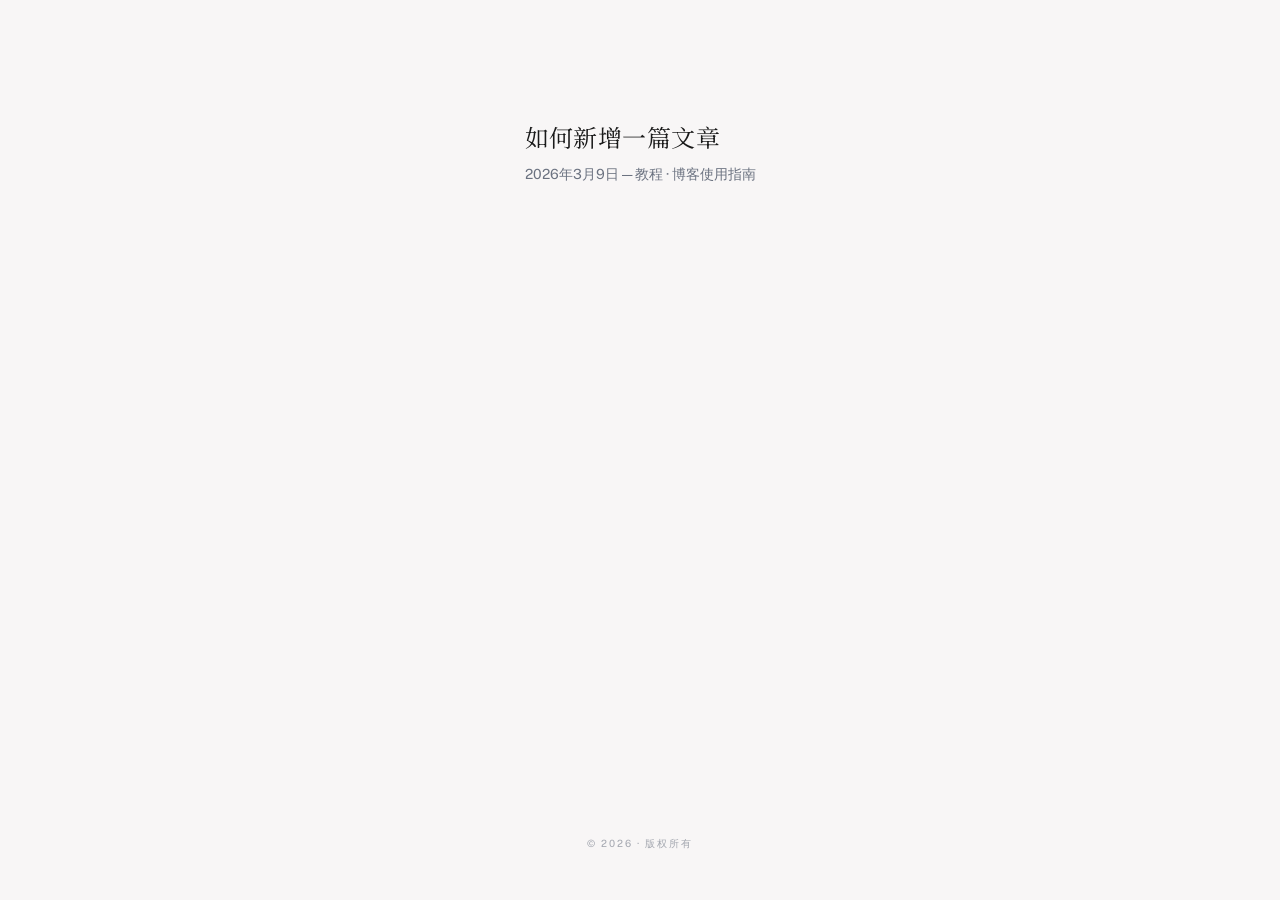
==== commit 597f3d17: "fix: 更新页脚版权年份至2026并移除动态更新功能 - 将页脚中的版权年份更新为2026 - 移除自动同步页脚年份的JavaScript函数" ====
--- a/index.html
+++ b/index.html
@@ -20,7 +20,7 @@
         </main>
 
         <footer class="site-footer">
-            <p class="footer-text">© 2024 · 版权所有</p>
+            <p class="footer-text">© 2026 · 版权所有</p>
         </footer>
     </div>
 </body>
--- a/assets/css/style.css
+++ b/assets/css/style.css
@@ -218,7 +218,7 @@
 .btn-primary {
   background-color: var(--color-primary);
   color: var(--color-white);
-  box-shadow: 0 10px 15px -3px rgba(32, 96, 223, 0.2), 0 4px 6px -4px rgba(32, 96, 223, 0.1);
+  box-shadow: 0 10px 15px -3px rgba(var(--color-primary-rgb), 0.2), 0 4px 6px -4px rgba(var(--color-primary-rgb), 0.1);
 }
 
 .btn-primary:hover {
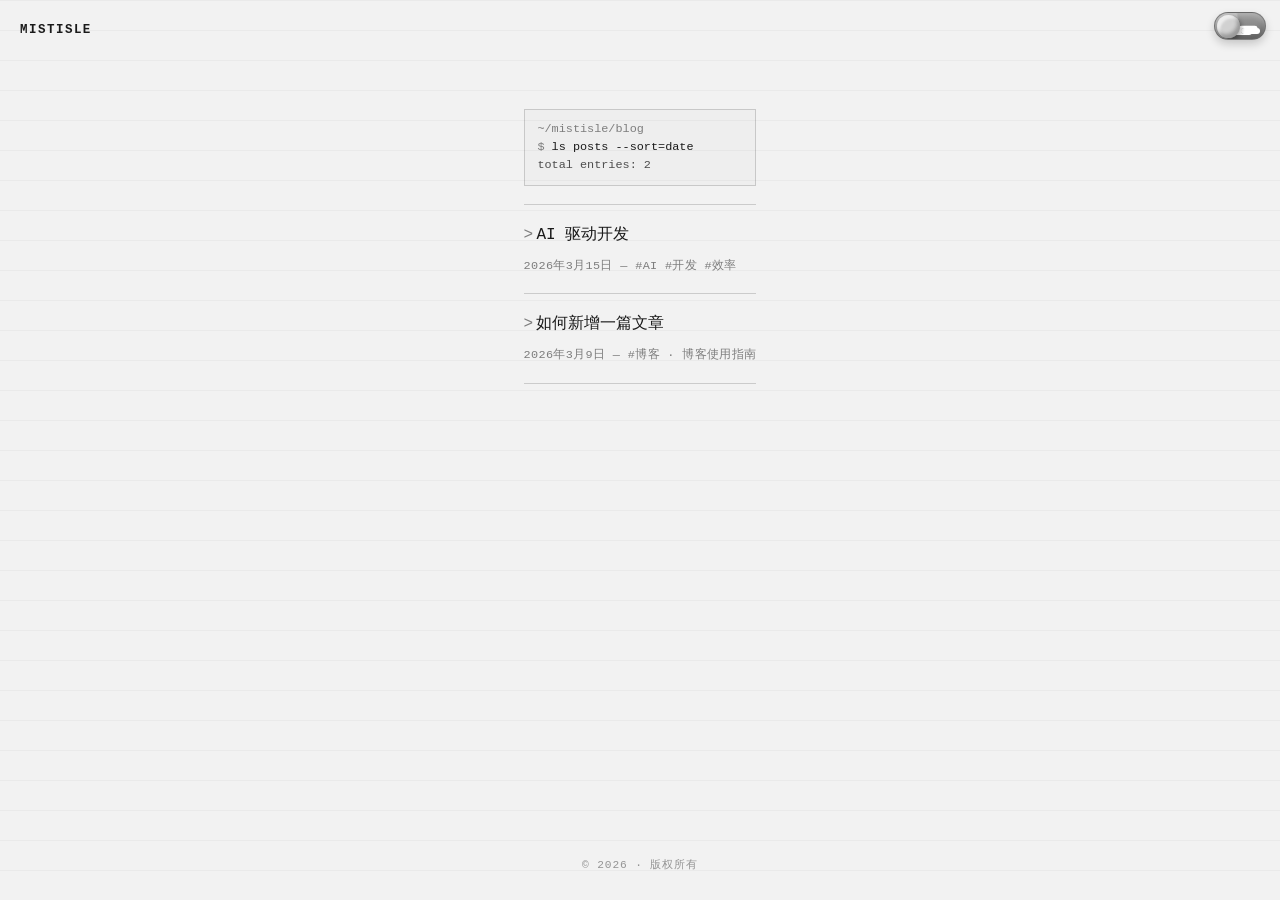
==== commit c3b83172: "refactor: 更新博客结构和样式，移除不必要的文件 - 删除.DS_Store文件以清理项目 - 更新index.html以使用新的主题样式和模块化JavaScript - 修改README文档" ====
--- a/index.html
+++ b/index.html
@@ -5,15 +5,18 @@
     <meta name="viewport" content="width=device-width, initial-scale=1.0"/>
     <meta name="description" content="MISTISLE 博客，记录设计哲学、技术实践与深度思考。"/>
     <title>MISTISLE</title>
-    <link rel="preconnect" href="https://fonts.googleapis.com"/>
-    <link rel="preconnect" href="https://fonts.gstatic.com" crossorigin/>
-    <link href="https://fonts.googleapis.com/css2?family=Noto+Serif+SC:wght@400;700&family=Public+Sans:wght@400;700&display=swap" rel="stylesheet"/>
     <link rel="stylesheet" href="./assets/css/style.css"/>
-    <script src="./assets/js/main.js" defer></script>
+    <link rel="stylesheet" href="./assets/css/theme-terminal.css"/>
+    <script type="module" src="./assets/js/main.js"></script>
 </head>
 <body>
     <div class="app-container">
         <main class="main-container">
+            <header class="home-terminal-header" aria-label="博客终端信息">
+                <p class="home-terminal-path">~/mistisle/blog</p>
+                <p class="home-terminal-command">ls posts --sort=date</p>
+                <p class="home-terminal-summary" id="home-terminal-summary">loading entries...</p>
+            </header>
             <div id="posts-container" class="article-list" aria-live="polite">
                 <p class="loading-text">加载中...</p>
             </div>
--- a/assets/css/style.css
+++ b/assets/css/style.css
@@ -545,3 +545,214 @@
   margin-bottom: 0.5rem;
 }
 
+.site-brand-link {
+  position: fixed;
+  left: 1.25rem;
+  top: 1.25rem;
+  z-index: 1000;
+  font-family: var(--font-family-display);
+  font-size: 0.95rem;
+  font-weight: 700;
+  letter-spacing: 0.12em;
+  color: var(--text-primary);
+  border-bottom: 1px solid transparent;
+  transition: color 0.2s ease, border-color 0.2s ease;
+}
+
+.site-brand-link:hover {
+  color: var(--color-primary);
+  border-color: rgba(var(--color-primary-rgb), 0.6);
+}
+
+.theme-toggle-fixed {
+  position: fixed;
+  right: 1.25rem;
+  top: 1.25rem;
+  z-index: 1000;
+}
+
+.theme-switch {
+  width: 3.25rem;
+  height: 1.75rem;
+  border-radius: var(--radius-full);
+  border: 1px solid rgba(44, 94, 142, 0.38);
+  background: linear-gradient(180deg, #5ea6da 0%, #3e7fb6 100%);
+  box-shadow: inset 0 0.16rem 0.36rem rgba(255, 255, 255, 0.26), inset 0 -0.22rem 0.4rem rgba(7, 32, 57, 0.3), 0 0.25rem 0.5rem rgba(0, 0, 0, 0.18);
+  padding: 0;
+  position: relative;
+  overflow: hidden;
+  transition: background 0.5s ease, border-color 0.5s ease, box-shadow 0.5s ease;
+}
+
+.theme-switch[aria-checked="true"] {
+  border-color: rgba(27, 36, 70, 0.6);
+  background: linear-gradient(180deg, #1f335d 0%, #111d39 100%);
+  box-shadow: inset 0 0.14rem 0.3rem rgba(255, 255, 255, 0.1), inset 0 -0.2rem 0.45rem rgba(2, 7, 18, 0.55), 0 0.25rem 0.5rem rgba(0, 0, 0, 0.2);
+}
+
+.theme-switch-scene {
+  position: absolute;
+  inset: 0;
+}
+
+.theme-switch-halo {
+  position: absolute;
+  border-radius: 999px;
+  background: rgba(255, 255, 255, 0.16);
+  transition: transform 0.55s cubic-bezier(0.56, 1.35, 0.52, 1), opacity 0.4s ease;
+}
+
+.theme-switch-halo:nth-child(1) {
+  width: 2.55rem;
+  height: 2.55rem;
+  left: -1.1rem;
+  top: -0.78rem;
+}
+
+.theme-switch-halo:nth-child(2) {
+  width: 3rem;
+  height: 3rem;
+  left: -1.45rem;
+  top: -1.02rem;
+  background: rgba(255, 255, 255, 0.09);
+}
+
+.theme-switch[aria-checked="true"] .theme-switch-halo {
+  opacity: 0;
+  transform: translateX(0.75rem);
+}
+
+.theme-switch-orb {
+  position: absolute;
+  top: 0.12rem;
+  left: 0.12rem;
+  width: 1.46rem;
+  height: 1.46rem;
+  border-radius: 50%;
+  background: #ffca39;
+  box-shadow: 0.12rem 0.12rem 0.28rem rgba(0, 0, 0, 0.3), inset -0.18rem -0.24rem 0.24rem rgba(0, 0, 0, 0.25), inset 0.2rem 0.22rem 0.15rem rgba(255, 236, 143, 0.85);
+  transition: transform 0.55s cubic-bezier(0.56, 1.35, 0.52, 1), background 0.35s ease, box-shadow 0.35s ease;
+}
+
+.theme-switch[aria-checked="true"] .theme-switch-orb {
+  transform: translateX(1.5rem);
+  background: #d2d8e6;
+  box-shadow: 0.12rem 0.12rem 0.28rem rgba(0, 0, 0, 0.36), inset -0.18rem -0.22rem 0.22rem rgba(0, 0, 0, 0.22), inset 0.2rem 0.22rem 0.14rem rgba(255, 255, 255, 0.7);
+}
+
+.theme-switch-crater {
+  position: absolute;
+  border-radius: 50%;
+  background: rgba(130, 142, 166, 0.5);
+  opacity: 0;
+  transition: opacity 0.28s ease;
+}
+
+.theme-switch-crater:nth-child(1) {
+  width: 0.26rem;
+  height: 0.26rem;
+  top: 0.35rem;
+  left: 0.84rem;
+}
+
+.theme-switch-crater:nth-child(2) {
+  width: 0.36rem;
+  height: 0.36rem;
+  top: 0.68rem;
+  left: 0.35rem;
+}
+
+.theme-switch-crater:nth-child(3) {
+  width: 0.24rem;
+  height: 0.24rem;
+  top: 0.9rem;
+  left: 0.92rem;
+}
+
+.theme-switch[aria-checked="true"] .theme-switch-crater {
+  opacity: 1;
+}
+
+.theme-switch-cloud {
+  position: absolute;
+  left: 1.62rem;
+  top: 0.92rem;
+  width: 1.2rem;
+  height: 0.42rem;
+  border-radius: 999px;
+  background: rgba(255, 255, 255, 0.95);
+  box-shadow: -0.5rem 0.06rem 0 0 rgba(255, 255, 255, 0.95), -0.15rem -0.14rem 0 0 rgba(255, 255, 255, 0.98);
+  transition: transform 0.45s ease, opacity 0.35s ease;
+}
+
+.theme-switch[aria-checked="true"] .theme-switch-cloud {
+  opacity: 0;
+  transform: translateY(0.18rem) scale(0.9);
+}
+
+.theme-switch-stars {
+  position: absolute;
+  inset: 0;
+  opacity: 0;
+  transition: opacity 0.35s ease;
+}
+
+.theme-switch-star {
+  position: absolute;
+  width: 0.18rem;
+  height: 0.18rem;
+  border-radius: 999px;
+  background: #fff;
+  box-shadow: 0 0 0.2rem rgba(255, 255, 255, 0.6);
+  animation: theme-star-twinkle 1.9s ease-in-out infinite alternate;
+}
+
+.theme-switch-star:nth-child(1) {
+  top: 0.36rem;
+  left: 1.9rem;
+}
+
+.theme-switch-star:nth-child(2) {
+  top: 0.66rem;
+  left: 2.45rem;
+  animation-duration: 2.2s;
+}
+
+.theme-switch-star:nth-child(3) {
+  top: 1.02rem;
+  left: 2rem;
+  animation-duration: 1.6s;
+}
+
+.theme-switch[aria-checked="true"] .theme-switch-stars {
+  opacity: 1;
+}
+
+.theme-switch:focus-visible {
+  outline: none;
+  border-color: rgba(var(--color-primary-rgb), 0.65);
+  box-shadow: 0 0 0 3px rgba(var(--color-primary-rgb), 0.2);
+}
+
+@keyframes theme-star-twinkle {
+  from {
+    transform: scale(0.85);
+    opacity: 0.55;
+  }
+  to {
+    transform: scale(1);
+    opacity: 1;
+  }
+}
+
+@media (max-width: 640px) {
+  .site-brand-link {
+    left: 0.875rem;
+    top: 0.875rem;
+  }
+
+  .theme-toggle-fixed {
+    right: 0.875rem;
+    top: 0.875rem;
+  }
+}
--- a/assets/css/theme-terminal.css
+++ b/assets/css/theme-terminal.css
@@ -0,0 +1,318 @@
+/* Terminal style refresh */
+:root {
+  --color-primary: #121212;
+  --color-primary-rgb: 18, 18, 18;
+  --color-bg-light: #f2f2f2;
+  --color-bg-dark: #0c0c0c;
+  --text-secondary: #4e4e4e;
+  --text-muted: #7d7d7d;
+  --border-color: rgba(0, 0, 0, 0.16);
+  --card-bg: #f7f7f7;
+}
+
+[data-theme="dark"] {
+  --color-primary: #efefef;
+  --color-primary-rgb: 239, 239, 239;
+  --bg-color: #0c0c0c;
+  --text-primary: #efefef;
+  --text-secondary: #b8b8b8;
+  --text-muted: #8e8e8e;
+  --border-color: rgba(255, 255, 255, 0.18);
+  --card-bg: #141414;
+}
+
+@media (prefers-color-scheme: dark) {
+  :root:not([data-theme="light"]) {
+    --color-primary: #efefef;
+    --color-primary-rgb: 239, 239, 239;
+    --bg-color: #0c0c0c;
+    --text-primary: #efefef;
+    --text-secondary: #b8b8b8;
+    --text-muted: #8e8e8e;
+    --border-color: rgba(255, 255, 255, 0.18);
+    --card-bg: #141414;
+  }
+}
+
+body {
+  font-family: ui-monospace, SFMono-Regular, Menlo, Monaco, Consolas, "Liberation Mono", monospace;
+  line-height: 1.65;
+  background-image: linear-gradient(to bottom, rgba(0, 0, 0, 0.03) 1px, transparent 1px);
+  background-size: 100% 30px;
+}
+
+[data-theme="dark"] body {
+  background-image: linear-gradient(to bottom, rgba(255, 255, 255, 0.045) 1px, transparent 1px);
+}
+
+@media (prefers-color-scheme: dark) {
+  :root:not([data-theme="light"]) body {
+    background-image: linear-gradient(to bottom, rgba(255, 255, 255, 0.045) 1px, transparent 1px);
+  }
+}
+
+.main-container {
+  max-width: 920px;
+  padding: 6.8rem 1.25rem 2.5rem;
+}
+
+.home-terminal-header {
+  margin-bottom: 1.1rem;
+  padding: 0.7rem 0.8rem;
+  border: 1px solid var(--border-color);
+  background: rgba(0, 0, 0, 0.015);
+}
+
+[data-theme="dark"] .home-terminal-header {
+  background: rgba(255, 255, 255, 0.02);
+}
+
+.home-terminal-path,
+.home-terminal-command,
+.home-terminal-summary {
+  font-size: 0.74rem;
+  line-height: 1.5;
+}
+
+.home-terminal-path {
+  color: var(--text-muted);
+}
+
+.home-terminal-command {
+  color: var(--text-primary);
+}
+
+.home-terminal-command::before {
+  content: "$ ";
+  color: var(--text-muted);
+}
+
+.home-terminal-summary {
+  color: var(--text-secondary);
+}
+
+.article-list {
+  gap: 0;
+  border-top: 1px solid var(--border-color);
+}
+
+.article-card {
+  gap: 0.55rem;
+  padding: 1.05rem 0;
+  border-bottom: 1px solid var(--border-color);
+}
+
+.article-link {
+  display: inline-flex;
+  align-items: center;
+}
+
+.article-link::before {
+  content: "> ";
+  color: var(--text-muted);
+  margin-right: 0.2rem;
+}
+
+.article-list .article-title {
+  font-family: inherit;
+  font-size: 1rem;
+  font-weight: 500;
+  letter-spacing: 0;
+  line-height: 1.4;
+}
+
+.article-card:hover .article-title,
+.article-list .article-link:hover .article-title {
+  color: var(--text-primary);
+  text-decoration: underline;
+  text-underline-offset: 2px;
+}
+
+.article-meta-line {
+  font-size: 0.74rem;
+  letter-spacing: 0.03em;
+}
+
+.loading-text,
+.empty-text {
+  padding: 0.9rem 0;
+  font-size: 0.78rem;
+  color: var(--text-muted);
+}
+
+.site-footer {
+  padding: 1.6rem 1.25rem;
+}
+
+.site-footer .footer-text,
+.post-footer .footer-text {
+  font-size: 0.7rem;
+  letter-spacing: 0.08em;
+  opacity: 0.8;
+}
+
+.post-main {
+  max-width: 920px;
+  padding: 6.2rem 1.25rem 3rem;
+}
+
+.post-header {
+  text-align: left;
+  margin-bottom: 2rem;
+  padding-bottom: 1rem;
+  border-bottom: 1px solid var(--border-color);
+}
+
+.post-title {
+  font-family: inherit;
+  font-size: clamp(1.1rem, 2.6vw, 1.4rem);
+  font-weight: 600;
+  letter-spacing: 0;
+  line-height: 1.45;
+  text-align: left;
+  margin-bottom: 0.6rem;
+}
+
+.post-meta {
+  justify-content: flex-start;
+  font-family: inherit;
+  font-size: 0.72rem;
+  letter-spacing: 0.06em;
+}
+
+.post-meta-sep {
+  color: var(--text-muted);
+}
+
+.post-excerpt {
+  margin-top: 1rem;
+  border-left: 1px solid var(--border-color);
+  background: transparent;
+  padding: 0.6rem 0 0.6rem 0.8rem;
+}
+
+.post-excerpt-label {
+  font-family: inherit;
+  font-size: 0.72rem;
+  letter-spacing: 0.08em;
+  color: var(--text-muted);
+}
+
+.post-excerpt-text {
+  font-size: 0.92rem;
+}
+
+.article-content.prose,
+.prose {
+  font-family: inherit;
+  font-size: 0.95rem;
+  line-height: 1.72;
+  color: var(--text-primary);
+}
+
+.prose h1,
+.prose h2,
+.prose h3,
+.prose h4,
+.prose h5,
+.prose h6 {
+  font-family: inherit;
+  color: var(--text-primary);
+  font-weight: 600;
+  letter-spacing: 0;
+}
+
+.prose h1 {
+  font-size: 1.14rem;
+  margin-top: 1.6rem;
+  margin-bottom: 0.6rem;
+}
+
+.prose h2 {
+  font-size: 1.07rem;
+  margin-top: 1.5rem;
+  margin-bottom: 0.5rem;
+}
+
+.prose h3,
+.prose h4,
+.prose h5,
+.prose h6 {
+  font-size: 1rem;
+  margin-top: 1.35rem;
+  margin-bottom: 0.45rem;
+}
+
+.prose p {
+  margin-bottom: 0.9rem;
+}
+
+.prose blockquote {
+  border-left: 1px solid var(--border-color);
+  background: transparent;
+  border-radius: 0;
+  padding: 0 0 0 0.8rem;
+  margin: 1rem 0;
+  color: var(--text-secondary);
+}
+
+.prose pre {
+  border-radius: 0;
+  box-shadow: none;
+  border: 1px solid var(--border-color);
+  padding: 1rem;
+}
+
+.prose p code {
+  border: 1px solid var(--border-color);
+  border-radius: 0;
+  background: transparent;
+}
+
+.prose ul li::marker,
+.prose ol li::marker {
+  color: var(--text-muted);
+}
+
+.site-brand-link {
+  font-family: inherit;
+  font-size: 0.78rem;
+  font-weight: 600;
+  letter-spacing: 0.12em;
+  text-transform: uppercase;
+}
+
+.site-brand-link:hover {
+  opacity: 0.68;
+}
+
+.theme-toggle-fixed {
+  top: 0.75rem;
+  right: 0.9rem;
+}
+
+.theme-switch {
+  filter: grayscale(1) contrast(1.08);
+}
+
+@media (max-width: 768px) {
+  body {
+    background-size: 100% 26px;
+  }
+
+  .main-container {
+    padding: 5.8rem 1rem 2rem;
+  }
+
+  .home-terminal-header {
+    padding: 0.6rem 0.65rem;
+  }
+
+  .post-main {
+    padding: 5.4rem 1rem 2.6rem;
+  }
+
+  .post-title {
+    font-size: 1.06rem;
+  }
+}
